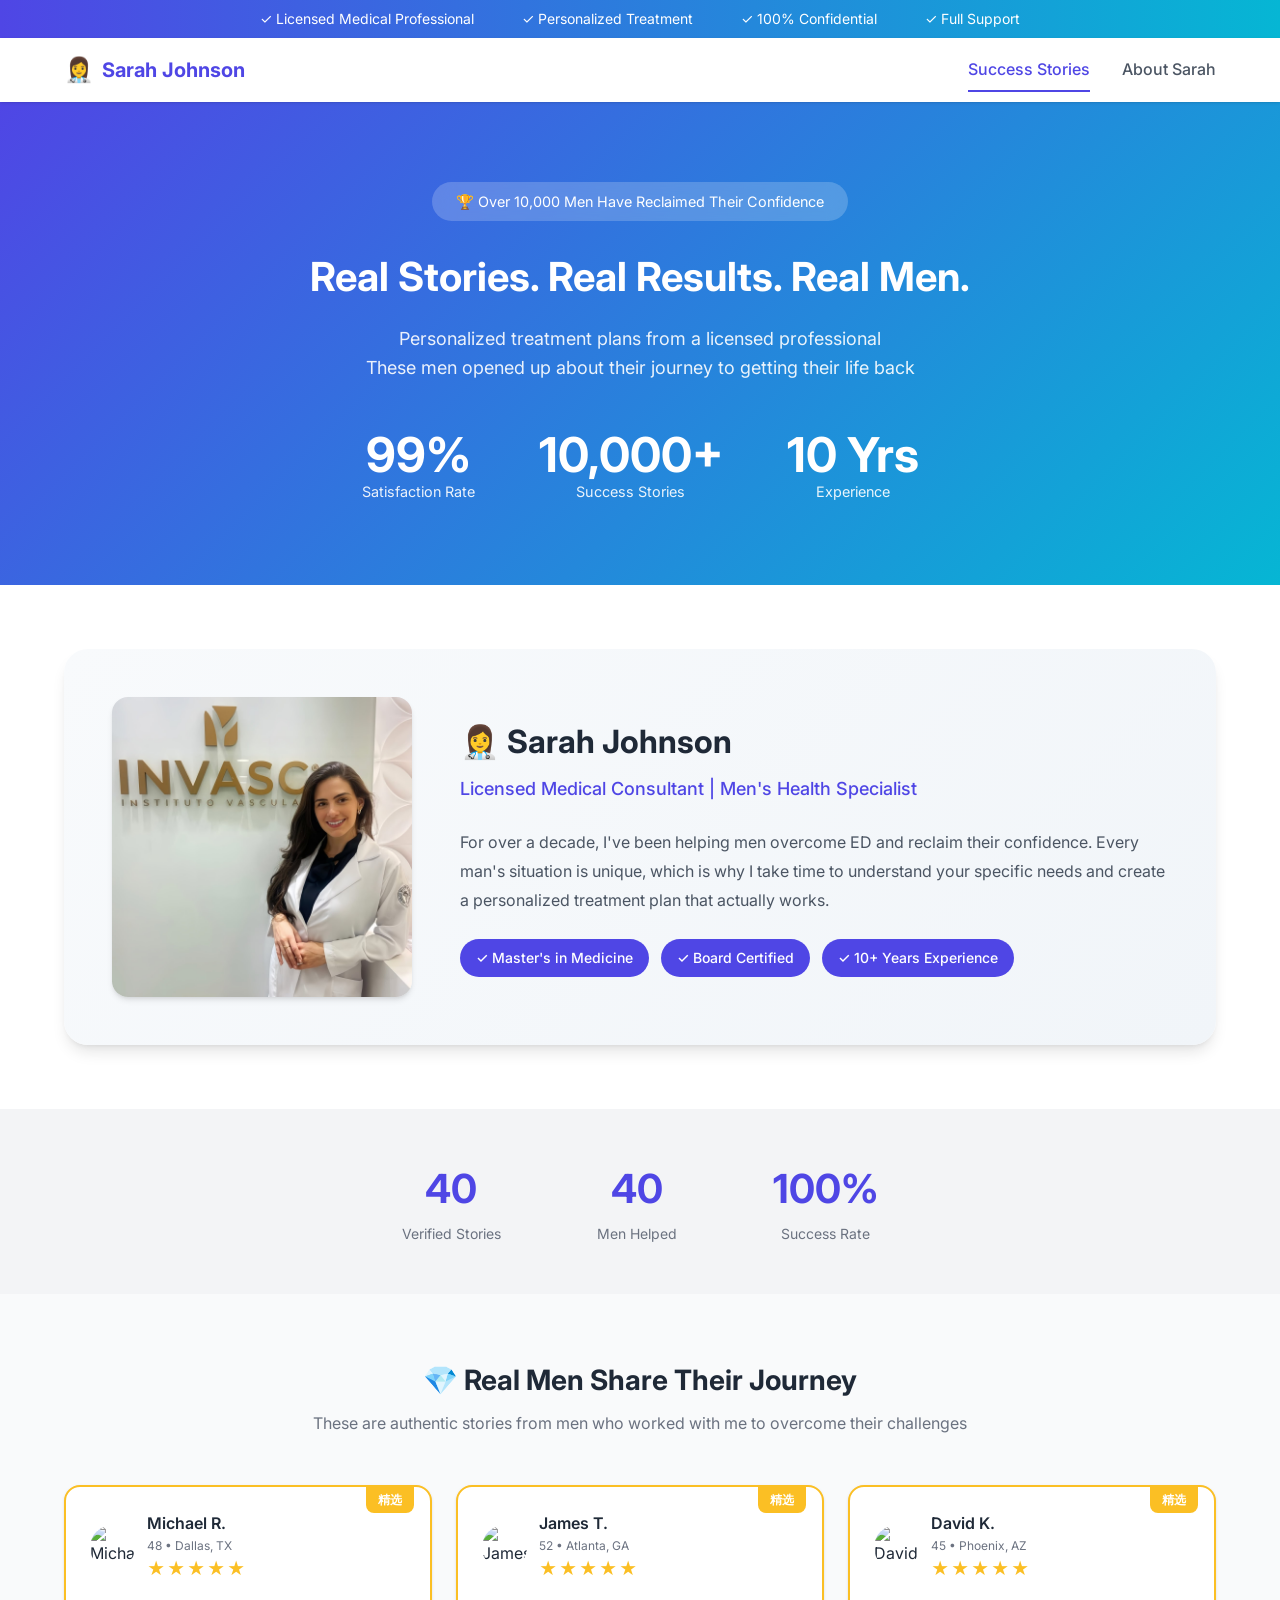
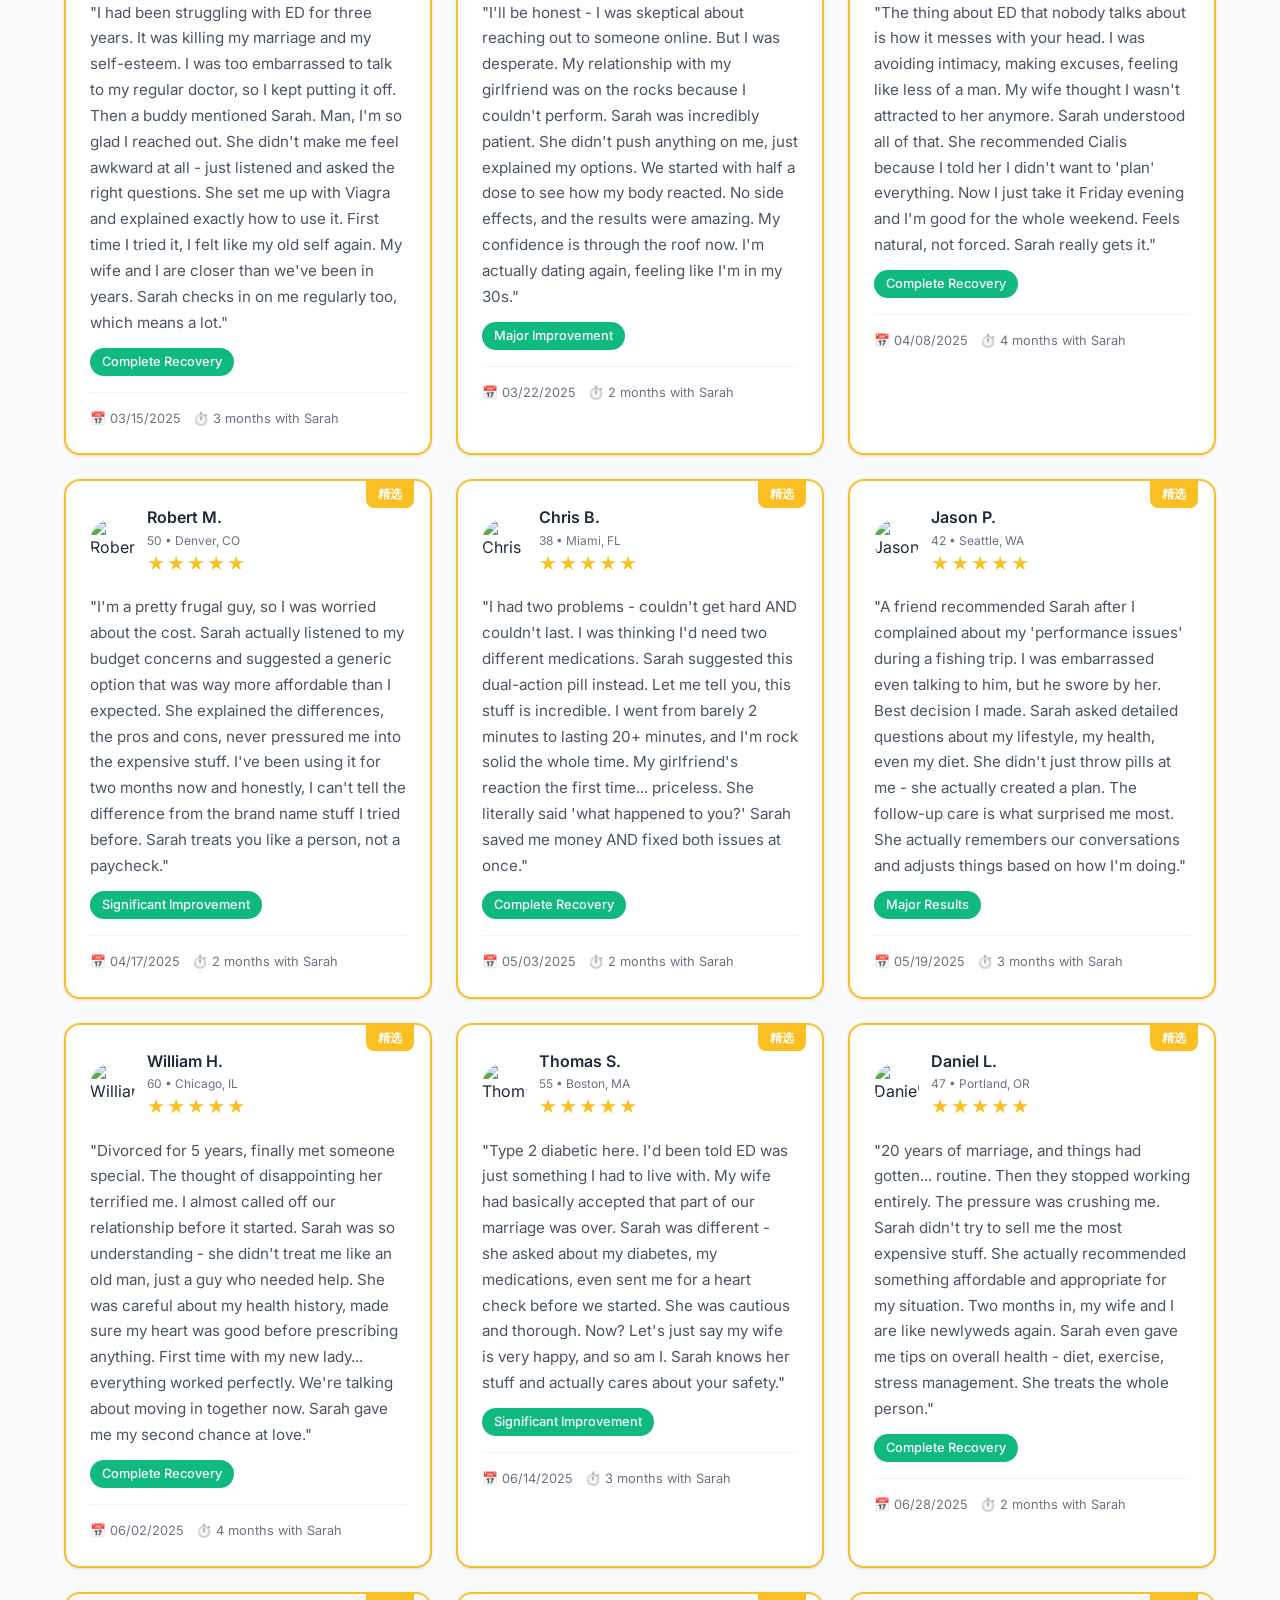
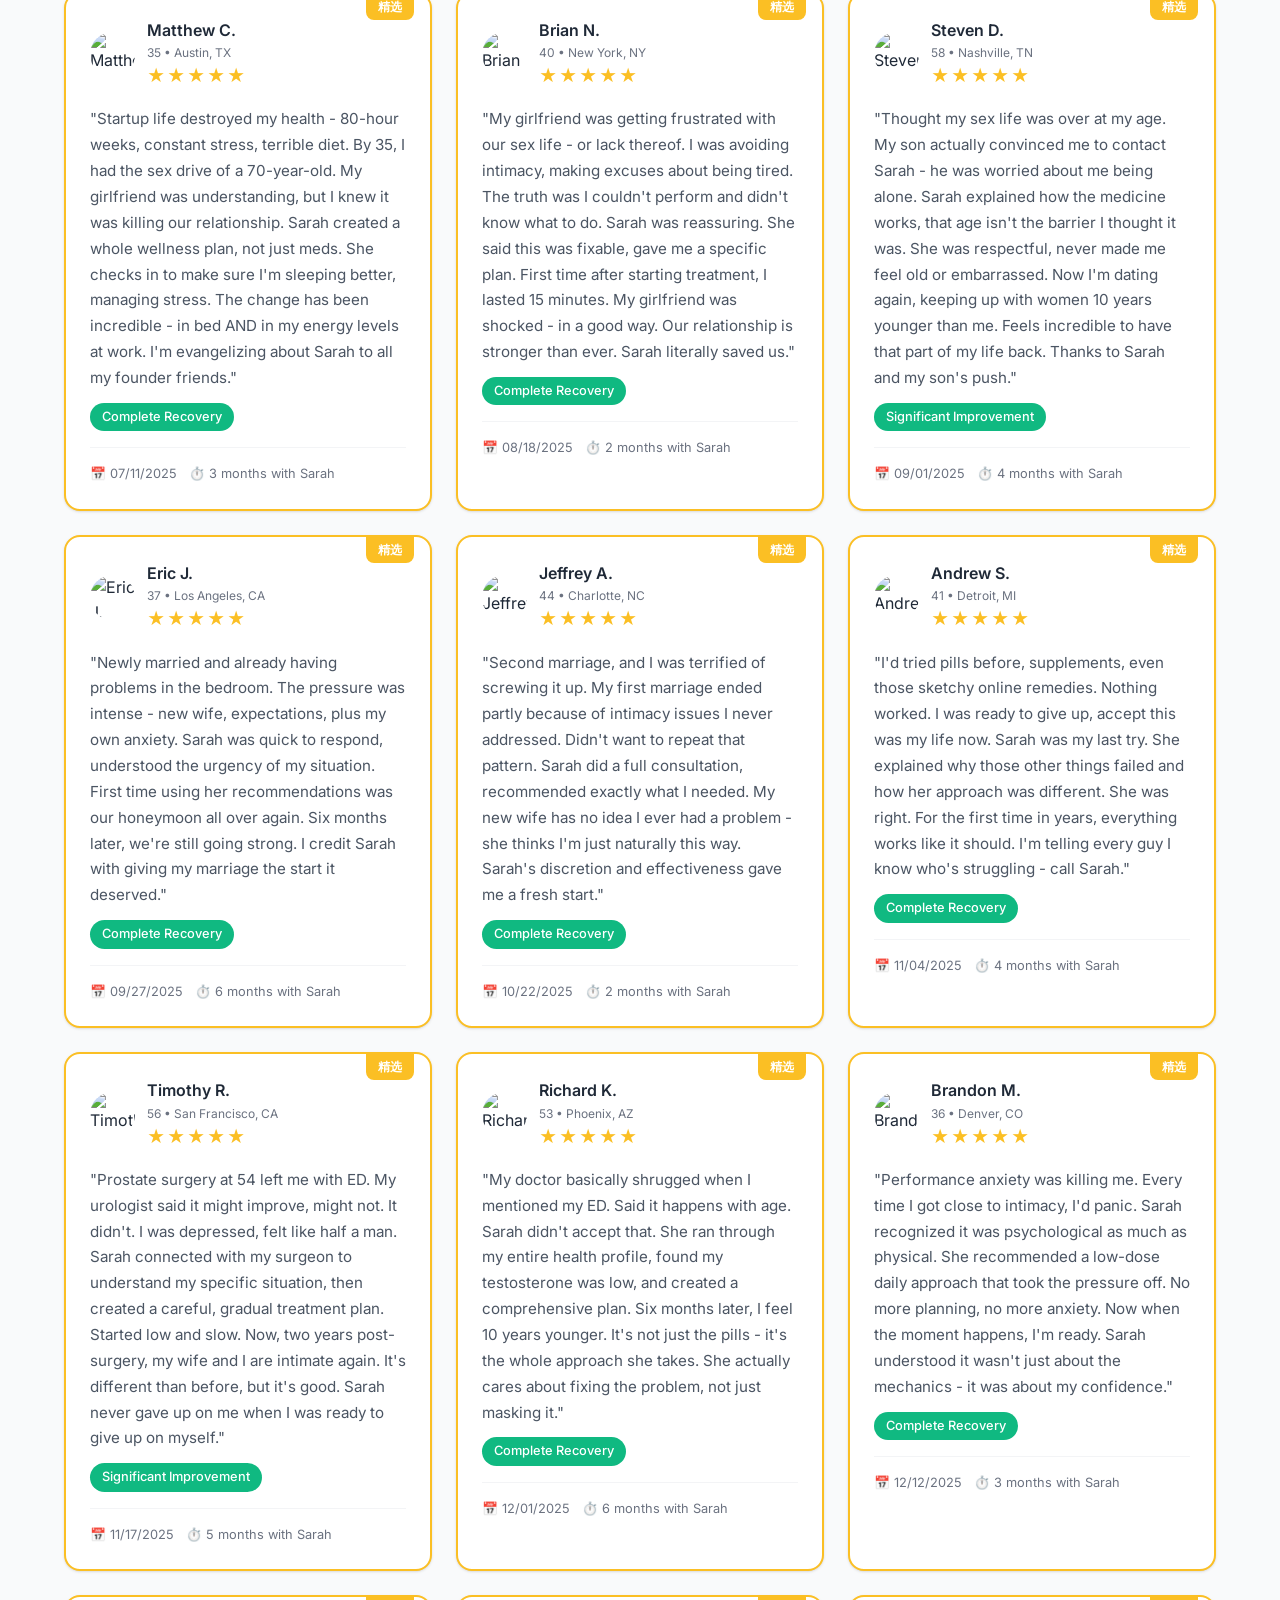
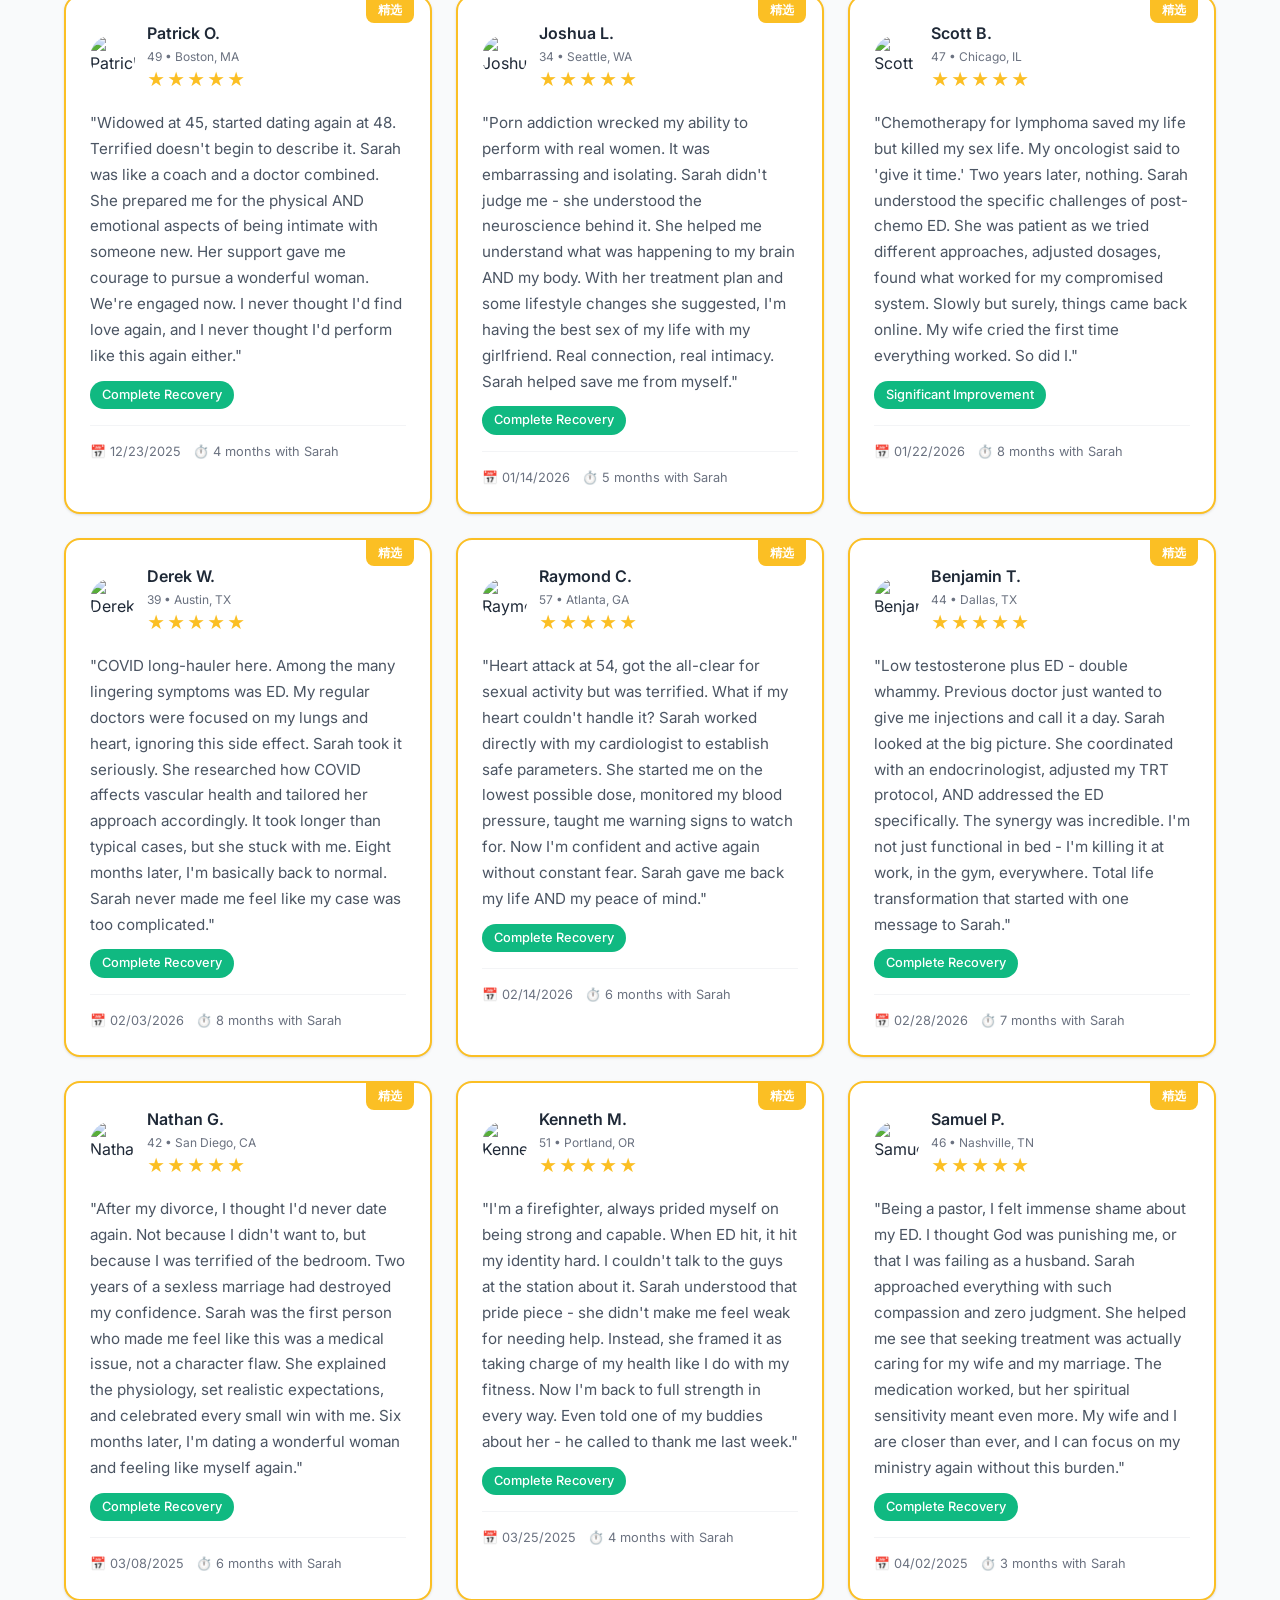
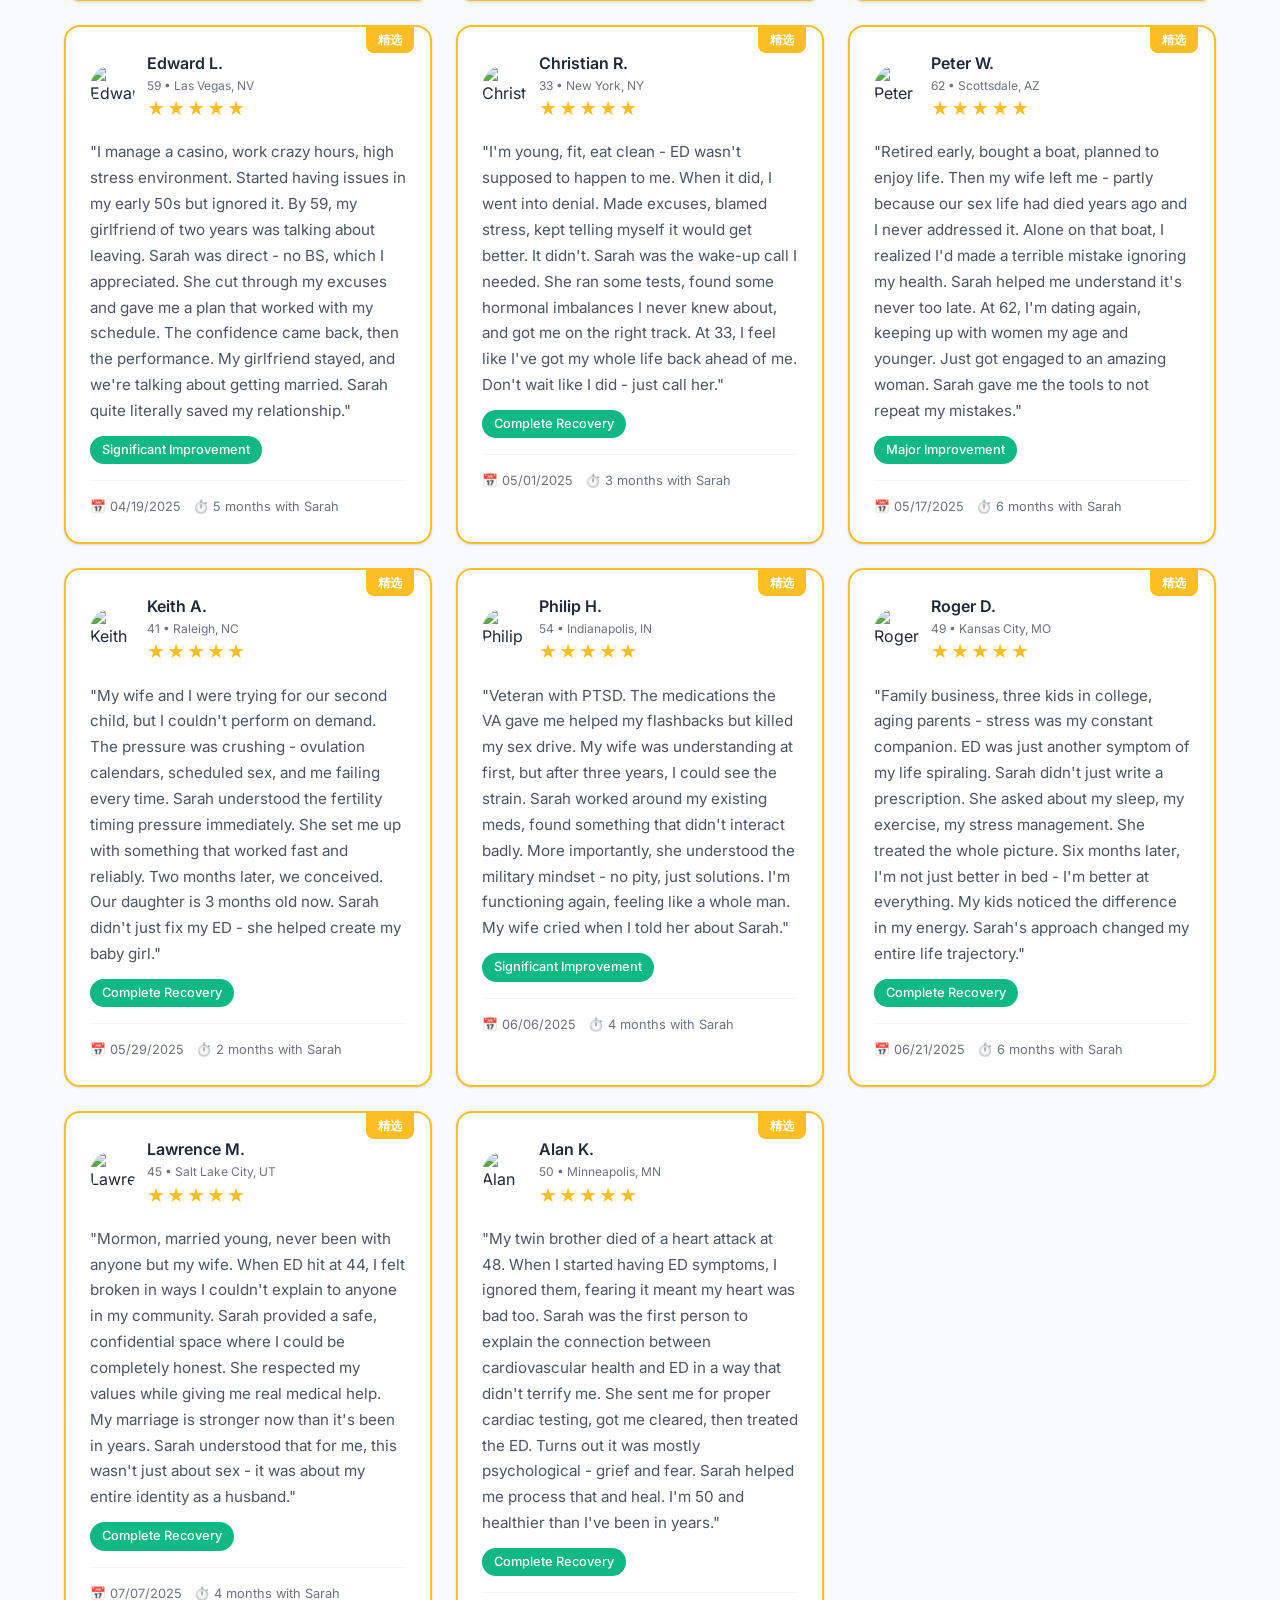
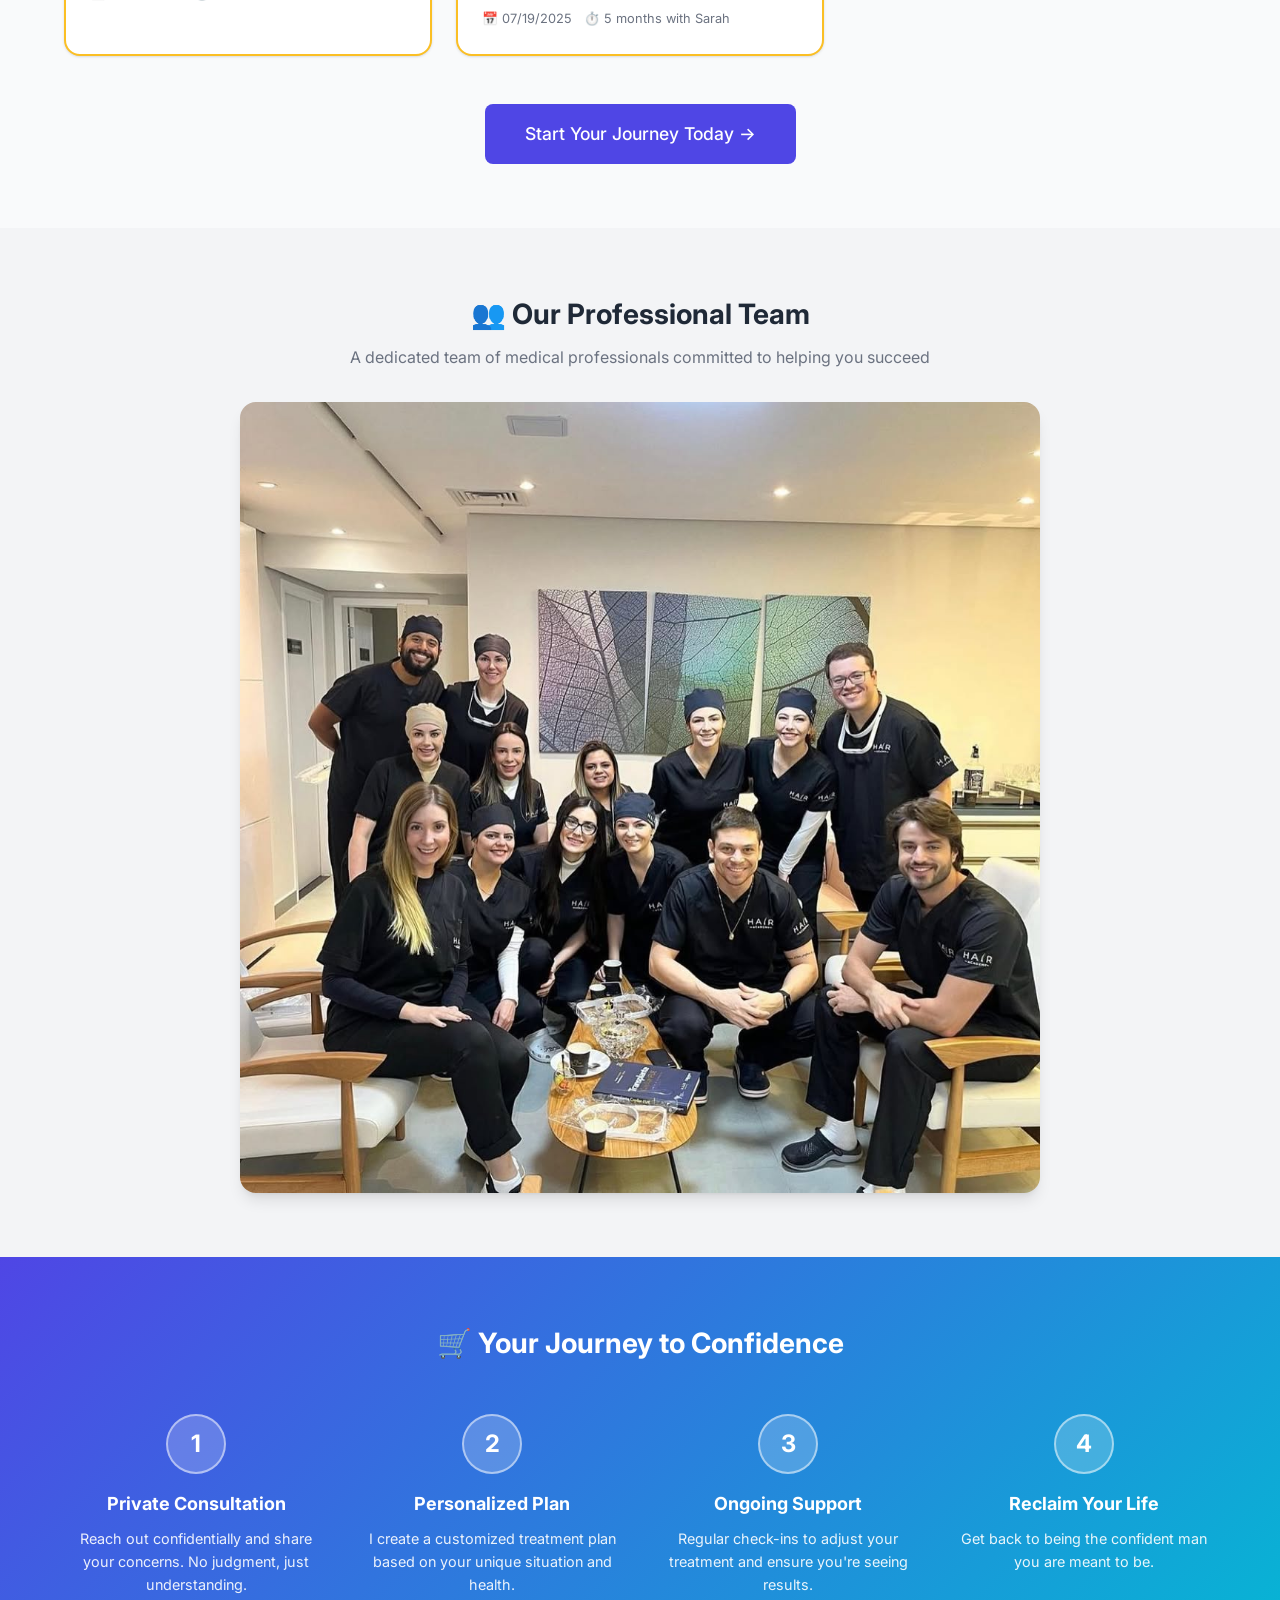
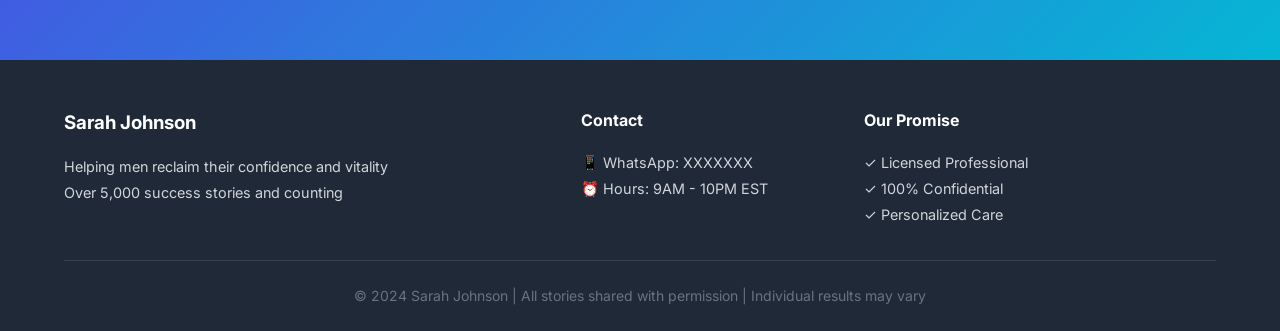
==== index.html @ b062a3de "Add files via upload" ====
<!DOCTYPE html>
<html lang="en">
<head>
    <meta charset="UTF-8">
    <meta name="viewport" content="width=device-width, initial-scale=1.0">
    <title>Sarah Johnson - Real Success Stories</title>
    <link rel="stylesheet" href="styles.css">
    <link href="https://fonts.googleapis.com/css2?family=Inter:wght@400;500;600;700&display=swap" rel="stylesheet">
</head>
<body>
    <!-- Trust Bar -->
    <div class="trust-bar">
        <div class="container">
            <span>✓ Licensed Medical Professional</span>
            <span>✓ Personalized Treatment</span>
            <span>✓ 100% Confidential</span>
            <span>✓ Full Support</span>
        </div>
    </div>

    <!-- Navigation -->
    <nav class="navbar">
        <div class="container">
            <a href="index.html" class="logo">
                <span class="logo-icon">👩‍⚕️</span>
                <span>Sarah Johnson</span>
            </a>
            <div class="nav-links">
                <a href="index.html" class="active">Success Stories</a>
                <a href="about.html">About Sarah</a>
            </div>
            <button class="mobile-menu-btn" onclick="toggleMobileMenu()">☰</button>
        </div>
    </nav>

    <!-- Mobile Menu -->
    <div class="mobile-menu" id="mobileMenu">
        <a href="index.html">Success Stories</a>
        <a href="about.html">About Sarah</a>
    </div>

    <!-- Hero Section -->
    <section class="hero">
        <div class="container">
            <div class="hero-badge">🏆 Over 10,000 Men Have Reclaimed Their Confidence</div>
            <h1>Real Stories. Real Results. Real Men.</h1>
            <p>Personalized treatment plans from a licensed professional<br>These men opened up about their journey to getting their life back</p>
            <div class="hero-stats">
                <div class="hero-stat">
                    <span class="hero-stat-number">99%</span>
                    <span class="hero-stat-label">Satisfaction Rate</span>
                </div>
                <div class="hero-stat">
                    <span class="hero-stat-number">10,000+</span>
                    <span class="hero-stat-label">Success Stories</span>
                </div>
                <div class="hero-stat">
                    <span class="hero-stat-number">10 Yrs</span>
                    <span class="hero-stat-label">Experience</span>
                </div>
            </div>
        </div>
    </section>

    <!-- Sarah Intro -->
    <section class="sarah-intro">
        <div class="container">
            <div class="sarah-card">
                <div class="sarah-image">
                    <img src="sarah.jpg" alt="Sarah Johnson" onerror="this.style.display='none'">
                </div>
                <div class="sarah-info">
                    <h2>👩‍⚕️ Sarah Johnson</h2>
                    <p class="sarah-title">Licensed Medical Consultant | Men's Health Specialist</p>
                    <p class="sarah-desc">For over a decade, I've been helping men overcome ED and reclaim their confidence. Every man's situation is unique, which is why I take time to understand your specific needs and create a personalized treatment plan that actually works.</p>
                    <div class="sarah-certs">
                        <span class="cert-badge">✓ Master's in Medicine</span>
                        <span class="cert-badge">✓ Board Certified</span>
                        <span class="cert-badge">✓ 10+ Years Experience</span>
                    </div>
                </div>
            </div>
        </div>
    </section>

    <!-- Stats -->
    <section class="stats">
        <div class="container">
            <div class="stat-item">
                <span class="stat-number" id="totalReviews">0</span>
                <span class="stat-label">Verified Stories</span>
            </div>
            <div class="stat-item">
                <span class="stat-number" id="verifiedClients">0</span>
                <span class="stat-label">Men Helped</span>
            </div>
            <div class="stat-item">
                <span class="stat-number" id="successRate">0%</span>
                <span class="stat-label">Success Rate</span>
            </div>
        </div>
    </section>

    <!-- Featured Reviews -->
    <section class="featured-reviews">
        <div class="container">
            <div class="section-header">
                <h2>💎 Real Men Share Their Journey</h2>
                <p>These are authentic stories from men who worked with me to overcome their challenges</p>
            </div>
            <div class="reviews-grid" id="featuredReviews">
                <!-- Reviews loaded by JavaScript -->
            </div>
            <div class="text-center" style="margin-top: 3rem;">
                <a href="#" class="btn-primary btn-large" onclick="alert('Contact Sarah at: XXXXXXX'); return false;">Start Your Journey Today →</a>
            </div>
        </div>
    </section>

    <!-- Team Section -->
    <section class="team-section">
        <div class="container">
            <h2>👥 Our Professional Team</h2>
            <p class="section-desc">A dedicated team of medical professionals committed to helping you succeed</p>
            <div class="team-image">
                <img src="team.jpg" alt="Our Medical Team" onerror="this.style.display='none'; this.parentElement.innerHTML='<div style=\'padding: 80px; text-align: center; color: #999;\'>Team Photo</div>';">
            </div>
        </div>
    </section>

    <!-- Process -->
    <section class="process">
        <div class="container">
            <h2>🛒 Your Journey to Confidence</h2>
            <div class="process-steps">
                <div class="process-step">
                    <div class="step-number">1</div>
                    <h3>Private Consultation</h3>
                    <p>Reach out confidentially and share your concerns. No judgment, just understanding.</p>
                </div>
                <div class="process-step">
                    <div class="step-number">2</div>
                    <h3>Personalized Plan</h3>
                    <p>I create a customized treatment plan based on your unique situation and health.</p>
                </div>
                <div class="process-step">
                    <div class="step-number">3</div>
                    <h3>Ongoing Support</h3>
                    <p>Regular check-ins to adjust your treatment and ensure you're seeing results.</p>
                </div>
                <div class="process-step">
                    <div class="step-number">4</div>
                    <h3>Reclaim Your Life</h3>
                    <p>Get back to being the confident man you are meant to be.</p>
                </div>
            </div>
        </div>
    </section>

    <!-- Footer -->
    <footer class="footer">
        <div class="container">
            <div class="footer-content">
                <div class="footer-section">
                    <h3>Sarah Johnson</h3>
                    <p>Helping men reclaim their confidence and vitality<br>Over 5,000 success stories and counting</p>
                </div>
                <div class="footer-section">
                    <h4>Contact</h4>
                    <p>📱 WhatsApp: XXXXXXX</p>
                    <p>⏰ Hours: 9AM - 10PM EST</p>
                </div>
                <div class="footer-section">
                    <h4>Our Promise</h4>
                    <p>✓ Licensed Professional<br>✓ 100% Confidential<br>✓ Personalized Care</p>
                </div>
            </div>
            <div class="footer-bottom">
                <p>© 2024 Sarah Johnson | All stories shared with permission | Individual results may vary</p>
            </div>
        </div>
    </footer>

    <script src="data.js"></script>
    <script src="app.js"></script>
</body>
</html>
---- styles.css ----
/* 基础样式重置 */
* {
    margin: 0;
    padding: 0;
    box-sizing: border-box;
}

:root {
    --primary-color: #4f46e5;
    --primary-hover: #4338ca;
    --secondary-color: #06b6d4;
    --success-color: #10b981;
    --warning-color: #f59e0b;
    --danger-color: #ef4444;
    --gold-color: #fbbf24;
    --gray-50: #f9fafb;
    --gray-100: #f3f4f6;
    --gray-200: #e5e7eb;
    --gray-300: #d1d5db;
    --gray-400: #9ca3af;
    --gray-500: #6b7280;
    --gray-600: #4b5563;
    --gray-700: #374151;
    --gray-800: #1f2937;
    --gray-900: #111827;
    --shadow-sm: 0 1px 2px 0 rgba(0, 0, 0, 0.05);
    --shadow: 0 1px 3px 0 rgba(0, 0, 0, 0.1), 0 1px 2px -1px rgba(0, 0, 0, 0.1);
    --shadow-md: 0 4px 6px -1px rgba(0, 0, 0, 0.1), 0 2px 4px -2px rgba(0, 0, 0, 0.1);
    --shadow-lg: 0 10px 15px -3px rgba(0, 0, 0, 0.1), 0 4px 6px -4px rgba(0, 0, 0, 0.1);
    --shadow-xl: 0 20px 25px -5px rgba(0, 0, 0, 0.1), 0 8px 10px -6px rgba(0, 0, 0, 0.1);
    --radius-sm: 0.25rem;
    --radius: 0.5rem;
    --radius-md: 0.75rem;
    --radius-lg: 1rem;
    --radius-xl: 1.5rem;
}

body {
    font-family: 'Inter', -apple-system, BlinkMacSystemFont, 'Segoe UI', Roboto, 'Helvetica Neue', Arial, sans-serif;
    line-height: 1.6;
    color: var(--gray-800);
    background-color: var(--gray-50);
}

.container {
    max-width: 1200px;
    margin: 0 auto;
    padding: 0 1.5rem;
}

/* 顶部信任栏 */
.trust-bar {
    background: linear-gradient(90deg, var(--primary-color), var(--secondary-color));
    color: white;
    padding: 0.5rem 0;
}

.trust-bar .container {
    display: flex;
    justify-content: center;
    gap: 3rem;
    font-size: 0.875rem;
}

.trust-bar span {
    display: flex;
    align-items: center;
    gap: 0.25rem;
}

/* 导航栏 */
.navbar {
    background: white;
    box-shadow: var(--shadow);
    position: sticky;
    top: 0;
    z-index: 100;
}

.navbar .container {
    display: flex;
    align-items: center;
    justify-content: space-between;
    height: 4rem;
}

.logo {
    display: flex;
    align-items: center;
    gap: 0.5rem;
    font-size: 1.25rem;
    font-weight: 700;
    color: var(--primary-color);
    text-decoration: none;
}

.logo-icon {
    font-size: 1.5rem;
}

.nav-links {
    display: flex;
    gap: 2rem;
}

.nav-links a {
    color: var(--gray-600);
    text-decoration: none;
    font-weight: 500;
    padding: 0.5rem 0;
    border-bottom: 2px solid transparent;
    transition: all 0.2s;
}

.nav-links a:hover,
.nav-links a.active {
    color: var(--primary-color);
    border-bottom-color: var(--primary-color);
}

.mobile-menu-btn {
    display: none;
    background: none;
    border: none;
    font-size: 1.5rem;
    cursor: pointer;
    color: var(--gray-600);
}

.mobile-menu {
    display: none;
    position: absolute;
    top: 4rem;
    left: 0;
    right: 0;
    background: white;
    box-shadow: var(--shadow-lg);
    padding: 1rem;
    z-index: 99;
}

.mobile-menu a {
    display: block;
    padding: 0.75rem 1rem;
    color: var(--gray-700);
    text-decoration: none;
    border-radius: var(--radius);
    transition: background 0.2s;
}

.mobile-menu a:hover {
    background: var(--gray-100);
}

.mobile-menu.show {
    display: block;
}

/* 英雄区域 */
.hero {
    background: linear-gradient(135deg, var(--primary-color) 0%, var(--secondary-color) 100%);
    color: white;
    padding: 5rem 0;
    text-align: center;
}

.hero-badge {
    display: inline-block;
    background: rgba(255,255,255,0.2);
    padding: 0.5rem 1.5rem;
    border-radius: 2rem;
    font-size: 0.9rem;
    margin-bottom: 1.5rem;
    backdrop-filter: blur(10px);
}

.hero h1 {
    font-size: 2.5rem;
    font-weight: 700;
    margin-bottom: 1rem;
}

.hero p {
    font-size: 1.125rem;
    opacity: 0.9;
    margin-bottom: 2rem;
}

.hero-stats {
    display: flex;
    justify-content: center;
    gap: 4rem;
    margin-top: 3rem;
}

.hero-stat {
    text-align: center;
}

.hero-stat-number {
    display: block;
    font-size: 3rem;
    font-weight: 700;
    line-height: 1;
}

.hero-stat-label {
    font-size: 0.9rem;
    opacity: 0.9;
    margin-top: 0.5rem;
}

/* Sarah简介卡片 */
.sarah-intro {
    padding: 4rem 0;
    background: white;
}

.sarah-card {
    display: grid;
    grid-template-columns: 300px 1fr;
    gap: 3rem;
    background: linear-gradient(135deg, #f8fafc 0%, #f1f5f9 100%);
    border-radius: var(--radius-xl);
    padding: 3rem;
    box-shadow: var(--shadow-lg);
    align-items: center;
}

.sarah-image {
    width: 100%;
    aspect-ratio: 1;
    border-radius: var(--radius-lg);
    overflow: hidden;
    box-shadow: var(--shadow-md);
}

.sarah-image img {
    width: 100%;
    height: 100%;
    object-fit: cover;
}

.sarah-info h2 {
    font-size: 2rem;
    color: var(--gray-800);
    margin-bottom: 0.5rem;
}

.sarah-title {
    font-size: 1.125rem;
    color: var(--primary-color);
    font-weight: 500;
    margin-bottom: 1.5rem;
}

.sarah-desc {
    color: var(--gray-600);
    line-height: 1.8;
    margin-bottom: 1.5rem;
    font-size: 1rem;
}

.sarah-certs {
    display: flex;
    gap: 0.75rem;
    flex-wrap: wrap;
}

.cert-badge {
    background: var(--primary-color);
    color: white;
    padding: 0.5rem 1rem;
    border-radius: 2rem;
    font-size: 0.875rem;
    font-weight: 500;
}

/* 统计数据 */
.stats {
    background: var(--gray-100);
    padding: 3rem 0;
}

.stats .container {
    display: flex;
    justify-content: center;
    gap: 6rem;
}

.stat-item {
    text-align: center;
}

.stat-number {
    display: block;
    font-size: 2.5rem;
    font-weight: 700;
    color: var(--primary-color);
}

.stat-label {
    color: var(--gray-500);
    font-size: 0.875rem;
}

/* 精选好评 */
.featured-reviews {
    padding: 4rem 0;
}

.section-header {
    text-align: center;
    margin-bottom: 3rem;
}

.section-header h2 {
    font-size: 1.75rem;
    color: var(--gray-800);
    margin-bottom: 0.5rem;
}

.section-header p {
    color: var(--gray-500);
}

.reviews-grid {
    display: grid;
    grid-template-columns: repeat(3, 1fr);
    gap: 1.5rem;
}

.review-card {
    background: white;
    border-radius: var(--radius-lg);
    padding: 1.5rem;
    box-shadow: var(--shadow);
    border: 1px solid var(--gray-200);
    transition: all 0.3s;
}

.review-card:hover {
    box-shadow: var(--shadow-lg);
    transform: translateY(-3px);
}

.review-card.featured {
    border: 2px solid var(--gold-color);
    position: relative;
}

.review-card.featured::before {
    content: '精选';
    position: absolute;
    top: -1px;
    right: 1rem;
    background: var(--gold-color);
    color: white;
    font-size: 0.75rem;
    font-weight: 600;
    padding: 0.25rem 0.75rem;
    border-radius: 0 0 var(--radius) var(--radius);
}

.review-header {
    display: flex;
    align-items: center;
    justify-content: space-between;
    margin-bottom: 1rem;
}

.reviewer-info {
    display: flex;
    align-items: center;
    gap: 0.75rem;
}

.reviewer-avatar {
    width: 45px;
    height: 45px;
    border-radius: 50%;
    background: linear-gradient(135deg, var(--primary-color), var(--secondary-color));
    color: white;
    display: flex;
    align-items: center;
    justify-content: center;
    font-weight: 600;
    font-size: 1rem;
    flex-shrink: 0;
}

.reviewer-avatar-img {
    width: 45px;
    height: 45px;
    border-radius: 50%;
    object-fit: cover;
    flex-shrink: 0;
}

.reviewer-name {
    font-weight: 600;
    color: var(--gray-800);
}

.reviewer-name span {
    display: block;
    font-size: 0.75rem;
    color: var(--gray-500);
    font-weight: 400;
}

.review-rating {
    display: flex;
    gap: 0.125rem;
}

.star {
    color: var(--gold-color);
    font-size: 1.1rem;
}

.star.empty {
    color: var(--gray-300);
}

.review-product {
    font-size: 0.875rem;
    color: var(--primary-color);
    font-weight: 500;
    margin-bottom: 0.75rem;
    padding: 0.375rem 0.75rem;
    background: rgba(79, 70, 229, 0.1);
    border-radius: var(--radius);
    display: inline-block;
}

.review-content {
    color: var(--gray-600);
    line-height: 1.7;
    font-size: 0.95rem;
}

.review-meta {
    display: flex;
    flex-wrap: wrap;
    gap: 0.75rem;
    margin-top: 1rem;
    padding-top: 1rem;
    border-top: 1px solid var(--gray-100);
    font-size: 0.8rem;
    color: var(--gray-500);
}

.effect-tag {
    display: inline-block;
    padding: 0.25rem 0.75rem;
    background: var(--success-color);
    color: white;
    font-size: 0.8rem;
    border-radius: 2rem;
    margin-top: 0.75rem;
    font-weight: 500;
}

/* 团队展示 */
.team-section {
    background: var(--gray-100);
    padding: 4rem 0;
}

.team-section h2 {
    text-align: center;
    font-size: 1.75rem;
    margin-bottom: 0.5rem;
}

.team-section .section-desc {
    text-align: center;
    color: var(--gray-500);
    margin-bottom: 2rem;
}

.team-image {
    max-width: 800px;
    margin: 0 auto;
    border-radius: var(--radius-lg);
    overflow: hidden;
    box-shadow: var(--shadow-lg);
}

.team-image img {
    width: 100%;
    height: auto;
    display: block;
}

/* 服务流程 */
.process {
    background: linear-gradient(135deg, var(--primary-color) 0%, var(--secondary-color) 100%);
    color: white;
    padding: 4rem 0;
}

.process h2 {
    text-align: center;
    font-size: 1.75rem;
    margin-bottom: 3rem;
}

.process-steps {
    display: grid;
    grid-template-columns: repeat(4, 1fr);
    gap: 2rem;
}

.process-step {
    text-align: center;
}

.step-number {
    width: 60px;
    height: 60px;
    background: rgba(255,255,255,0.2);
    border-radius: 50%;
    display: flex;
    align-items: center;
    justify-content: center;
    font-size: 1.5rem;
    font-weight: 700;
    margin: 0 auto 1rem;
    border: 2px solid rgba(255,255,255,0.5);
}

.process-step h3 {
    font-size: 1.125rem;
    margin-bottom: 0.5rem;
}

.process-step p {
    opacity: 0.9;
    font-size: 0.9rem;
}

/* 按钮 */
.btn-primary {
    display: inline-block;
    padding: 0.75rem 1.5rem;
    background: var(--primary-color);
    color: white;
    border: none;
    border-radius: var(--radius);
    font-size: 1rem;
    font-weight: 500;
    cursor: pointer;
    transition: all 0.2s;
    text-decoration: none;
}

.btn-primary:hover {
    background: var(--primary-hover);
    transform: translateY(-2px);
    box-shadow: var(--shadow-md);
}

.btn-large {
    padding: 1rem 2.5rem;
    font-size: 1.1rem;
}

.text-center {
    text-align: center;
}

/* 页脚 */
.footer {
    background: var(--gray-800);
    color: var(--gray-300);
    padding: 3rem 0 1.5rem;
}

.footer-content {
    display: grid;
    grid-template-columns: 2fr 1fr 1.5fr;
    gap: 3rem;
    margin-bottom: 2rem;
}

.footer-section h3,
.footer-section h4 {
    color: white;
    margin-bottom: 1rem;
}

.footer-section p {
    font-size: 0.9rem;
    line-height: 1.8;
}

.footer-bottom {
    border-top: 1px solid var(--gray-700);
    padding-top: 1.5rem;
    text-align: center;
    font-size: 0.875rem;
    color: var(--gray-500);
}

/* 页面头部 */
.page-header {
    background: linear-gradient(135deg, var(--primary-color) 0%, var(--secondary-color) 100%);
    color: white;
    padding: 3rem 0;
    text-align: center;
}

.page-header h1 {
    font-size: 2rem;
    font-weight: 700;
    margin-bottom: 0.5rem;
}

.page-header p {
    opacity: 0.9;
}

/* 关于页面样式 */
.about-section {
    padding: 3rem 0;
}

.about-content {
    max-width: 900px;
    margin: 0 auto;
}

.about-card {
    background: white;
    border-radius: var(--radius-lg);
    padding: 2rem;
    margin-bottom: 1.5rem;
    box-shadow: var(--shadow);
}

.about-card h2 {
    font-size: 1.5rem;
    margin-bottom: 1.5rem;
    color: var(--gray-800);
}

/* Sarah个人资料 */
.sarah-profile {
    display: grid;
    grid-template-columns: 280px 1fr;
    gap: 2.5rem;
    align-items: start;
}

.profile-image {
    border-radius: var(--radius-lg);
    overflow: hidden;
    box-shadow: var(--shadow-md);
}

.profile-image img {
    width: 100%;
    height: auto;
    display: block;
}

.profile-info h2 {
    font-size: 2rem;
    margin-bottom: 0.5rem;
}

.profile-title {
    color: var(--primary-color);
    font-weight: 500;
    font-size: 1.125rem;
    margin-bottom: 1rem;
}

.profile-divider {
    width: 60px;
    height: 3px;
    background: var(--primary-color);
    margin: 1rem 0;
}

.profile-info p {
    color: var(--gray-600);
    line-height: 1.8;
    margin-bottom: 1rem;
}

/* 资质列表 */
.qualification-list {
    display: grid;
    gap: 1.25rem;
}

.qual-item {
    display: flex;
    gap: 1rem;
    align-items: flex-start;
}

.qual-icon {
    font-size: 1.5rem;
}

.qual-item h4 {
    font-size: 1rem;
    color: var(--gray-800);
    margin-bottom: 0.25rem;
}

.qual-item p {
    color: var(--gray-500);
    font-size: 0.9rem;
}

/* 服务特色 */
.features-grid {
    display: grid;
    grid-template-columns: repeat(2, 1fr);
    gap: 1.5rem;
}

.feature-item {
    display: flex;
    flex-direction: column;
    gap: 0.5rem;
}

.feature-icon {
    width: 40px;
    height: 40px;
    background: var(--primary-color);
    color: white;
    border-radius: 50%;
    display: flex;
    align-items: center;
    justify-content: center;
    font-weight: 600;
    font-size: 1.1rem;
}

.feature-item h3 {
    font-size: 1.1rem;
    color: var(--gray-800);
}

.feature-item p {
    font-size: 0.9rem;
    color: var(--gray-500);
}

/* 工作场景图片 */
.work-image, .team-photo {
    border-radius: var(--radius-lg);
    overflow: hidden;
    box-shadow: var(--shadow-md);
}

.work-image img, .team-photo img {
    width: 100%;
    height: auto;
    display: block;
}

.team-photo {
    max-width: 700px;
    margin: 0 auto;
}

/* 联系方式 */
.contact-card {
    background: linear-gradient(135deg, var(--primary-color), var(--secondary-color));
    color: white;
}

.contact-card h2 {
    color: white;
}

.contact-card > p {
    color: rgba(255,255,255,0.9);
    margin-bottom: 1.5rem;
}

.contact-info-large {
    display: grid;
    grid-template-columns: repeat(3, 1fr);
    gap: 1.5rem;
}

.contact-item {
    display: flex;
    align-items: center;
    gap: 1rem;
    background: rgba(255,255,255,0.15);
    padding: 1.25rem;
    border-radius: var(--radius);
}

.contact-icon {
    font-size: 1.5rem;
}

.contact-label {
    display: block;
    font-size: 0.8rem;
    opacity: 0.8;
    margin-bottom: 0.25rem;
}

.contact-value {
    display: block;
    font-size: 1.1rem;
    font-weight: 600;
}

/* 响应式设计 */
@media (max-width: 1024px) {
    .reviews-grid {
        grid-template-columns: repeat(2, 1fr);
    }

    .sarah-card {
        grid-template-columns: 1fr;
    }

    .sarah-image {
        max-width: 300px;
        margin: 0 auto;
    }

    .sarah-profile {
        grid-template-columns: 1fr;
    }

    .profile-image {
        max-width: 300px;
        margin: 0 auto;
    }
}

@media (max-width: 768px) {
    .trust-bar .container {
        gap: 0.75rem;
        font-size: 0.75rem;
        flex-wrap: wrap;
    }

    .nav-links {
        display: none;
    }

    .mobile-menu-btn {
        display: block;
    }

    .hero h1 {
        font-size: 1.75rem;
    }

    .hero-stats {
        gap: 2rem;
    }

    .hero-stat-number {
        font-size: 2rem;
    }

    .stats .container {
        gap: 2rem;
    }

    .reviews-grid,
    .features-grid {
        grid-template-columns: 1fr;
    }

    .process-steps {
        grid-template-columns: 1fr;
    }

    .footer-content {
        grid-template-columns: 1fr;
        gap: 2rem;
    }

    .contact-info-large {
        grid-template-columns: 1fr;
    }

    .sarah-card {
        padding: 2rem 1.5rem;
    }
}

/* 空状态 */
.empty-state {
    text-align: center;
    padding: 4rem 2rem;
    color: var(--gray-500);
}

.empty-state-icon {
    font-size: 4rem;
    margin-bottom: 1rem;
}

.empty-state h3 {
    font-size: 1.25rem;
    color: var(--gray-700);
    margin-bottom: 0.5rem;
}
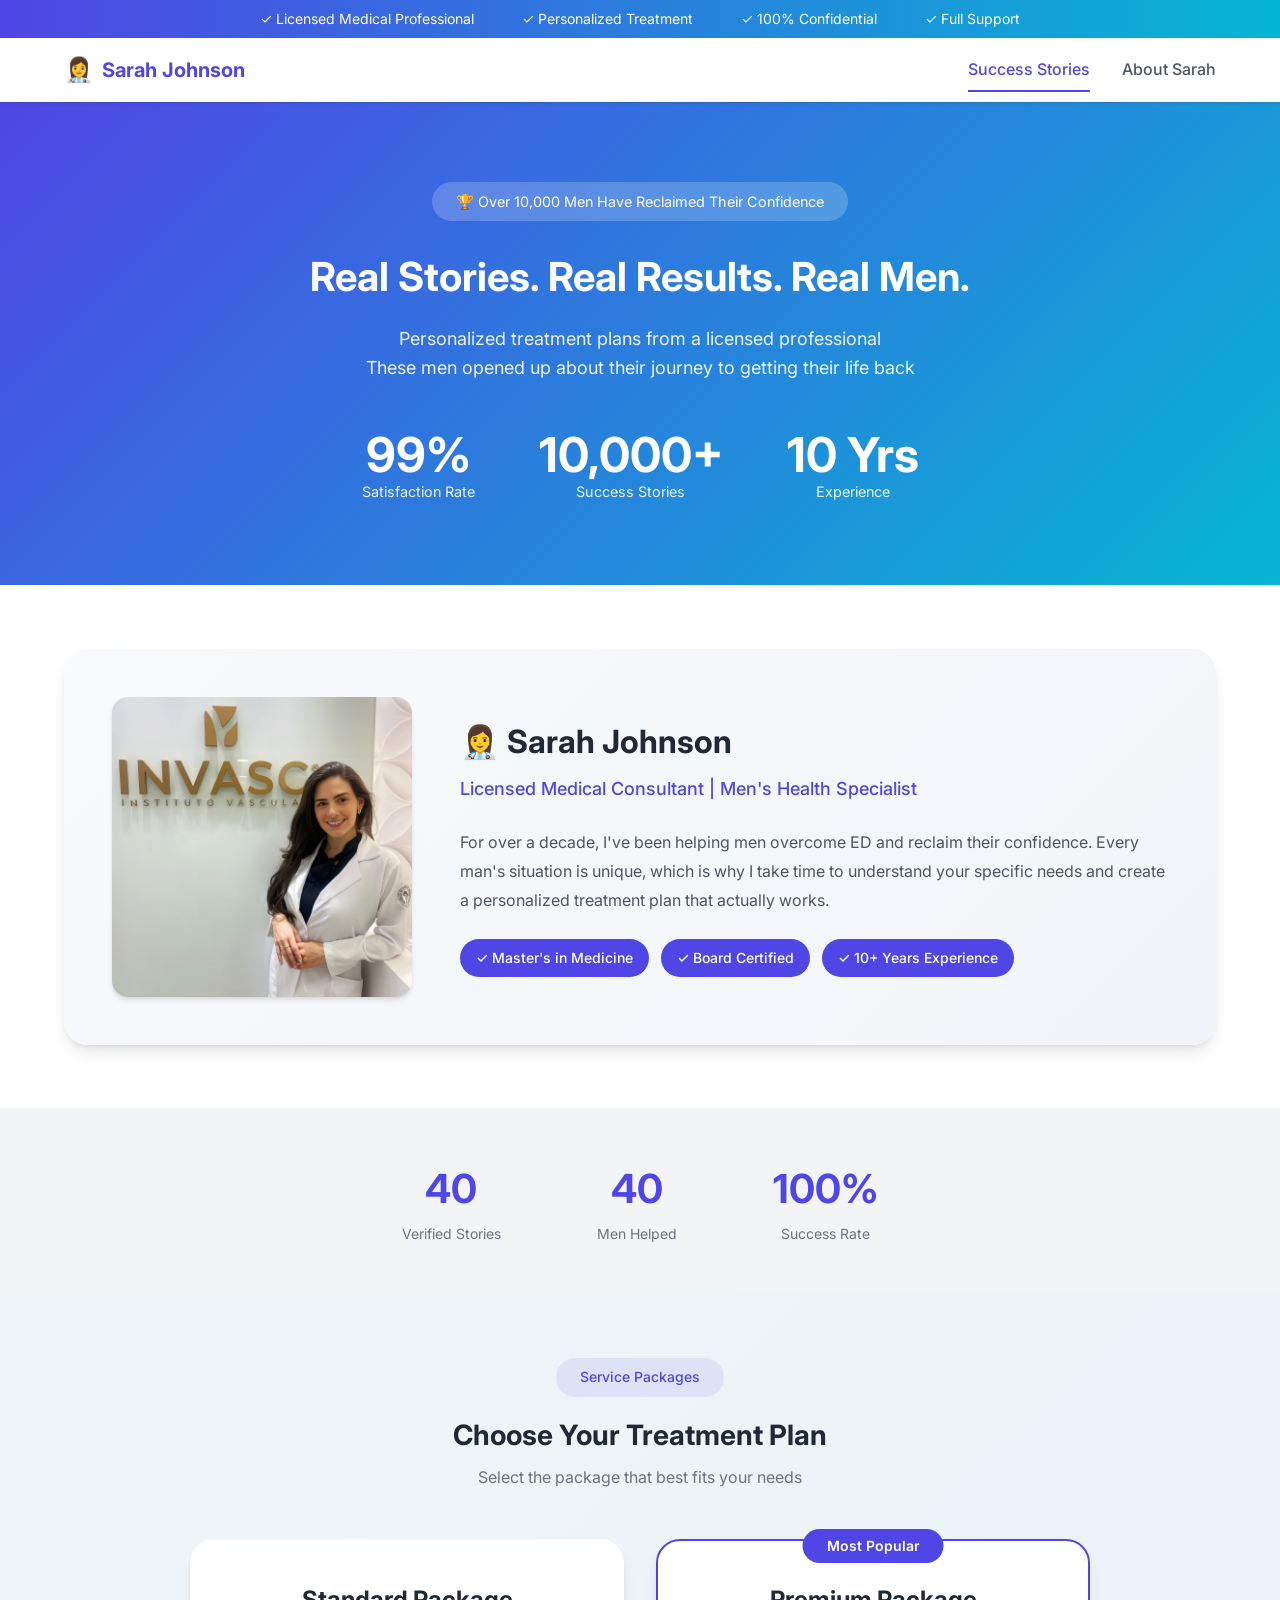
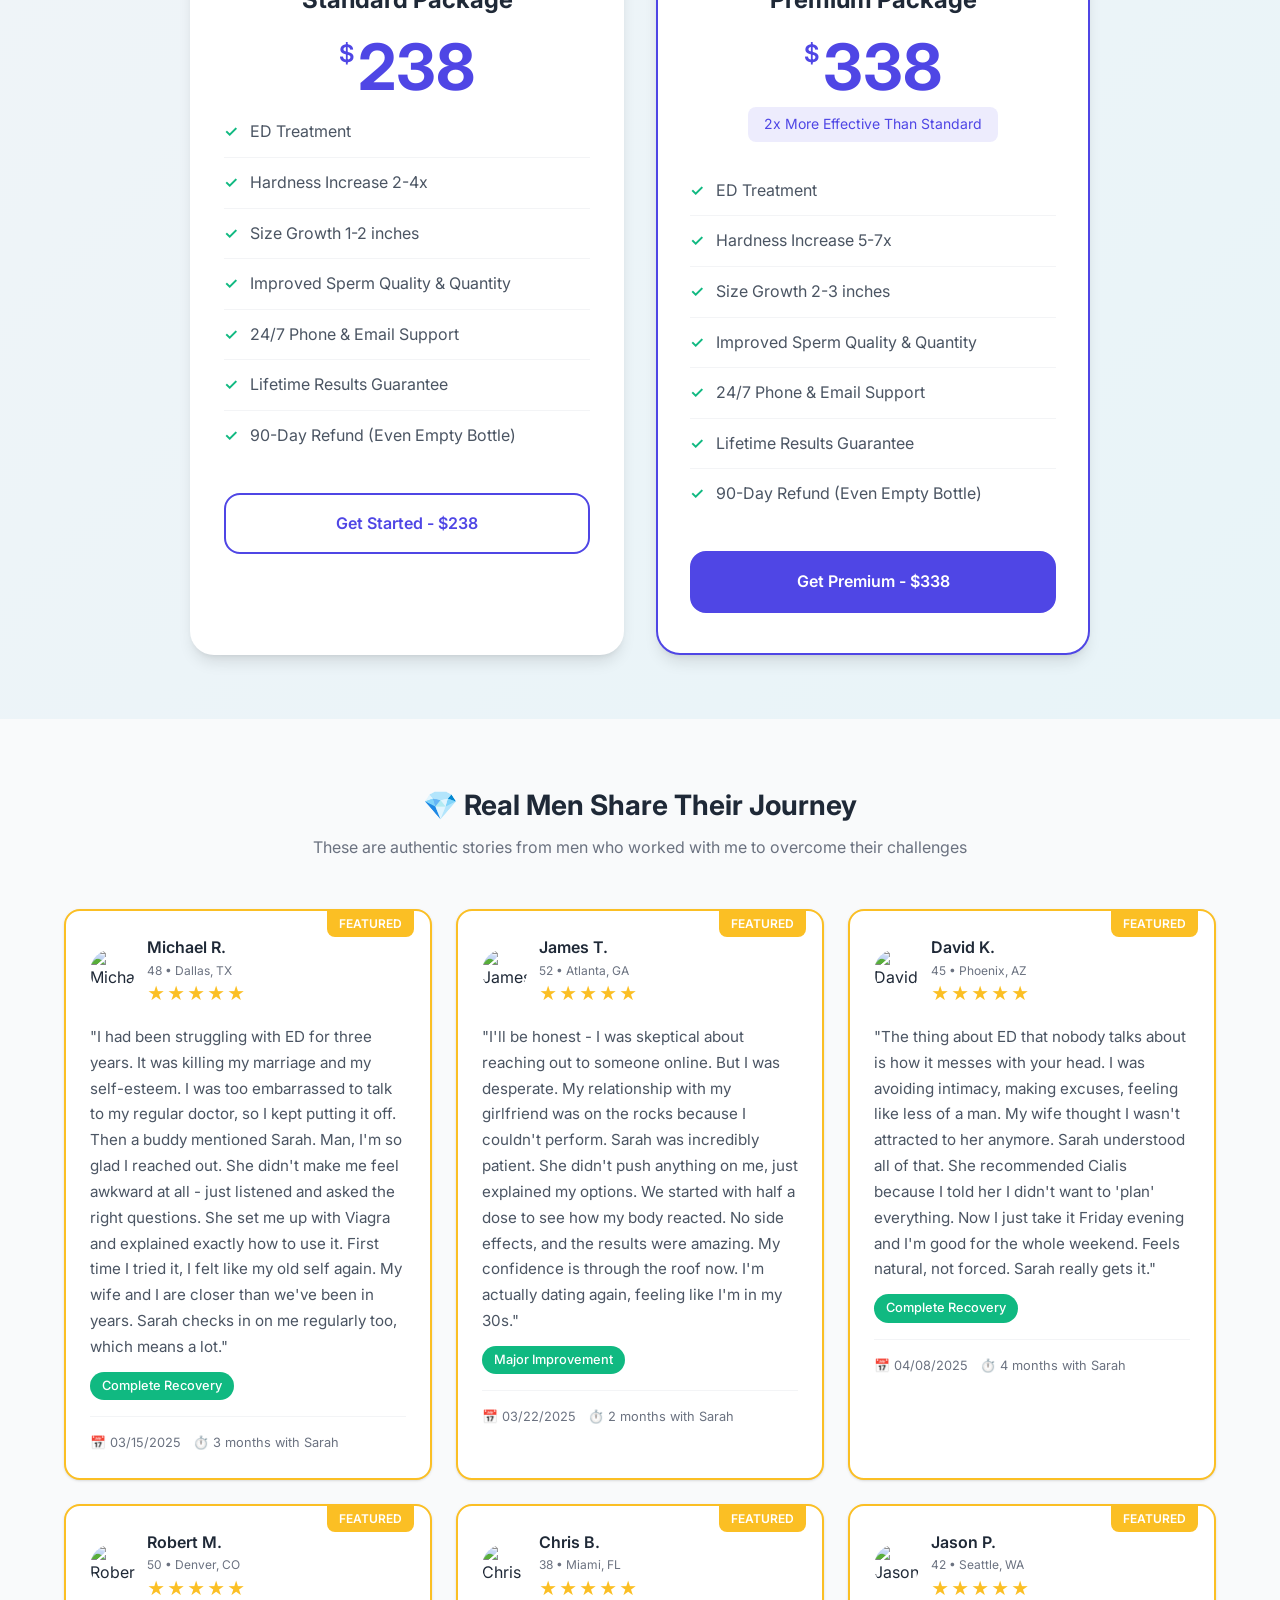
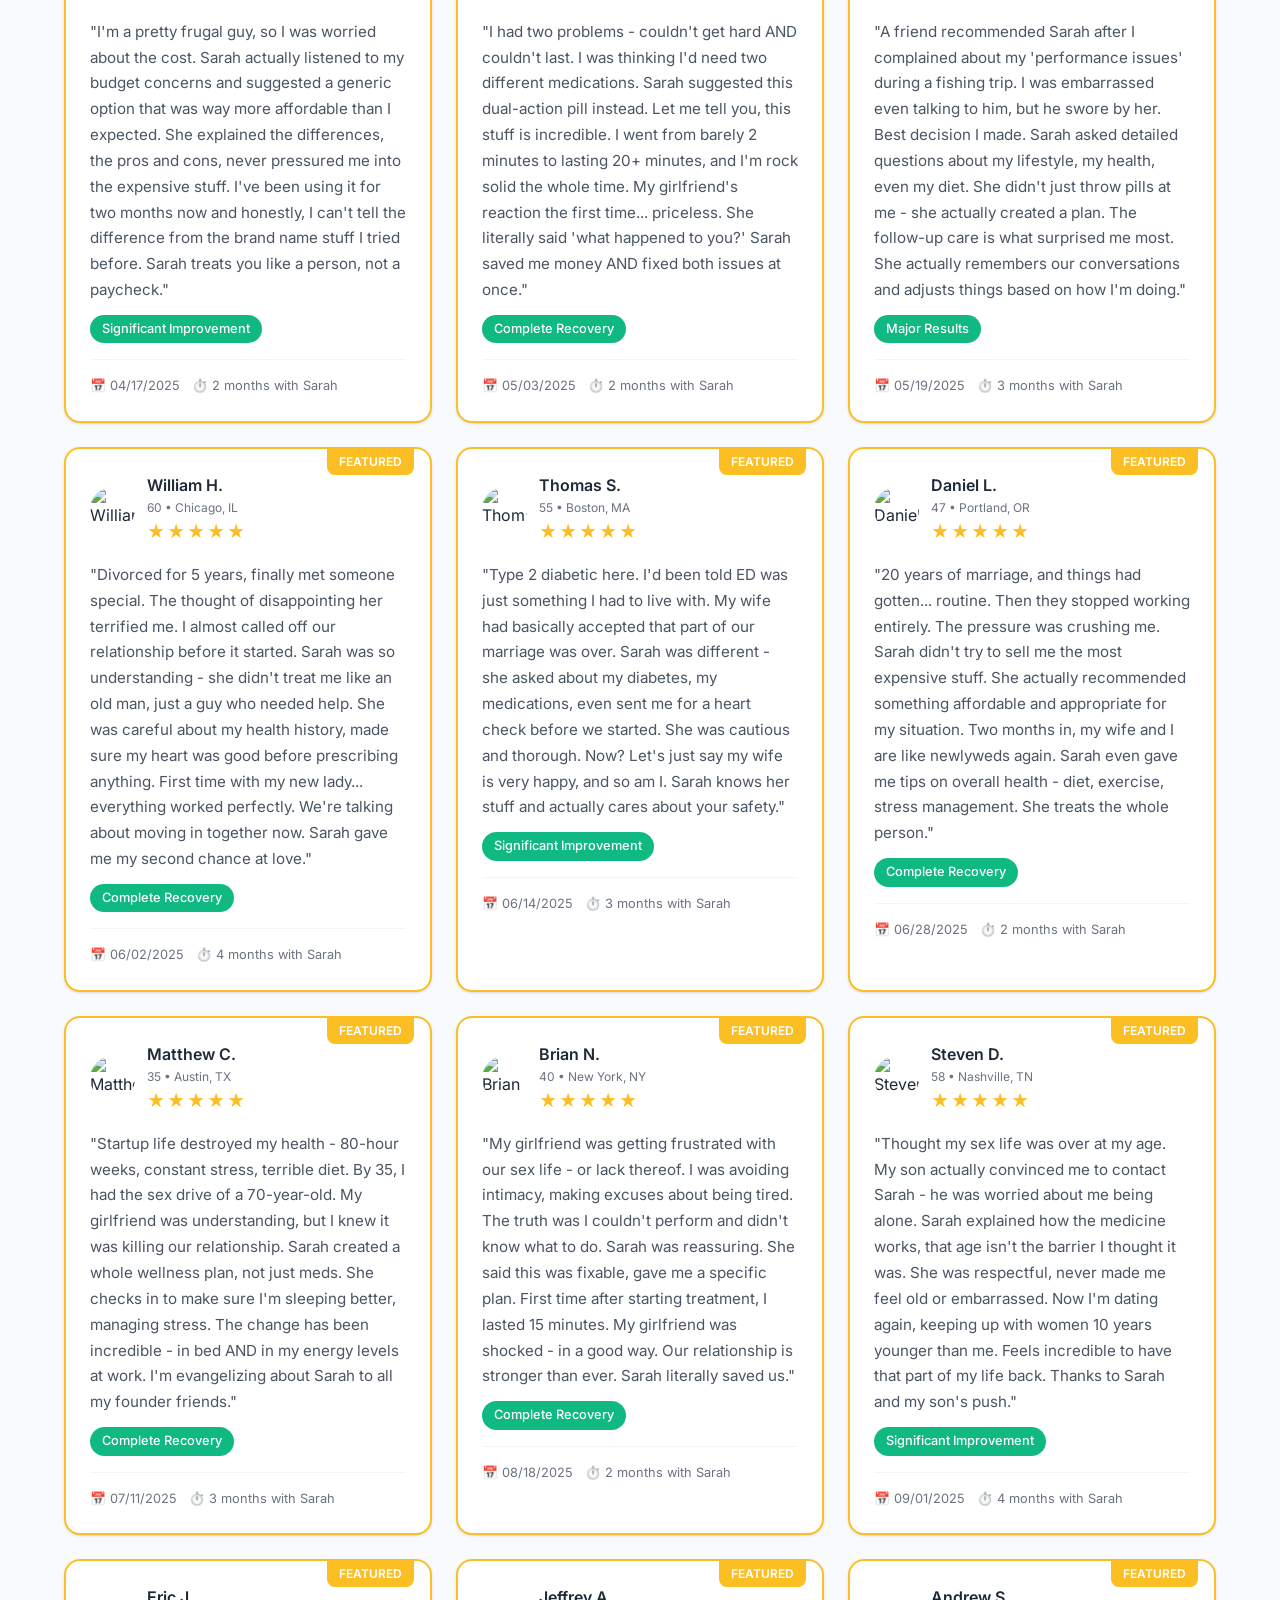
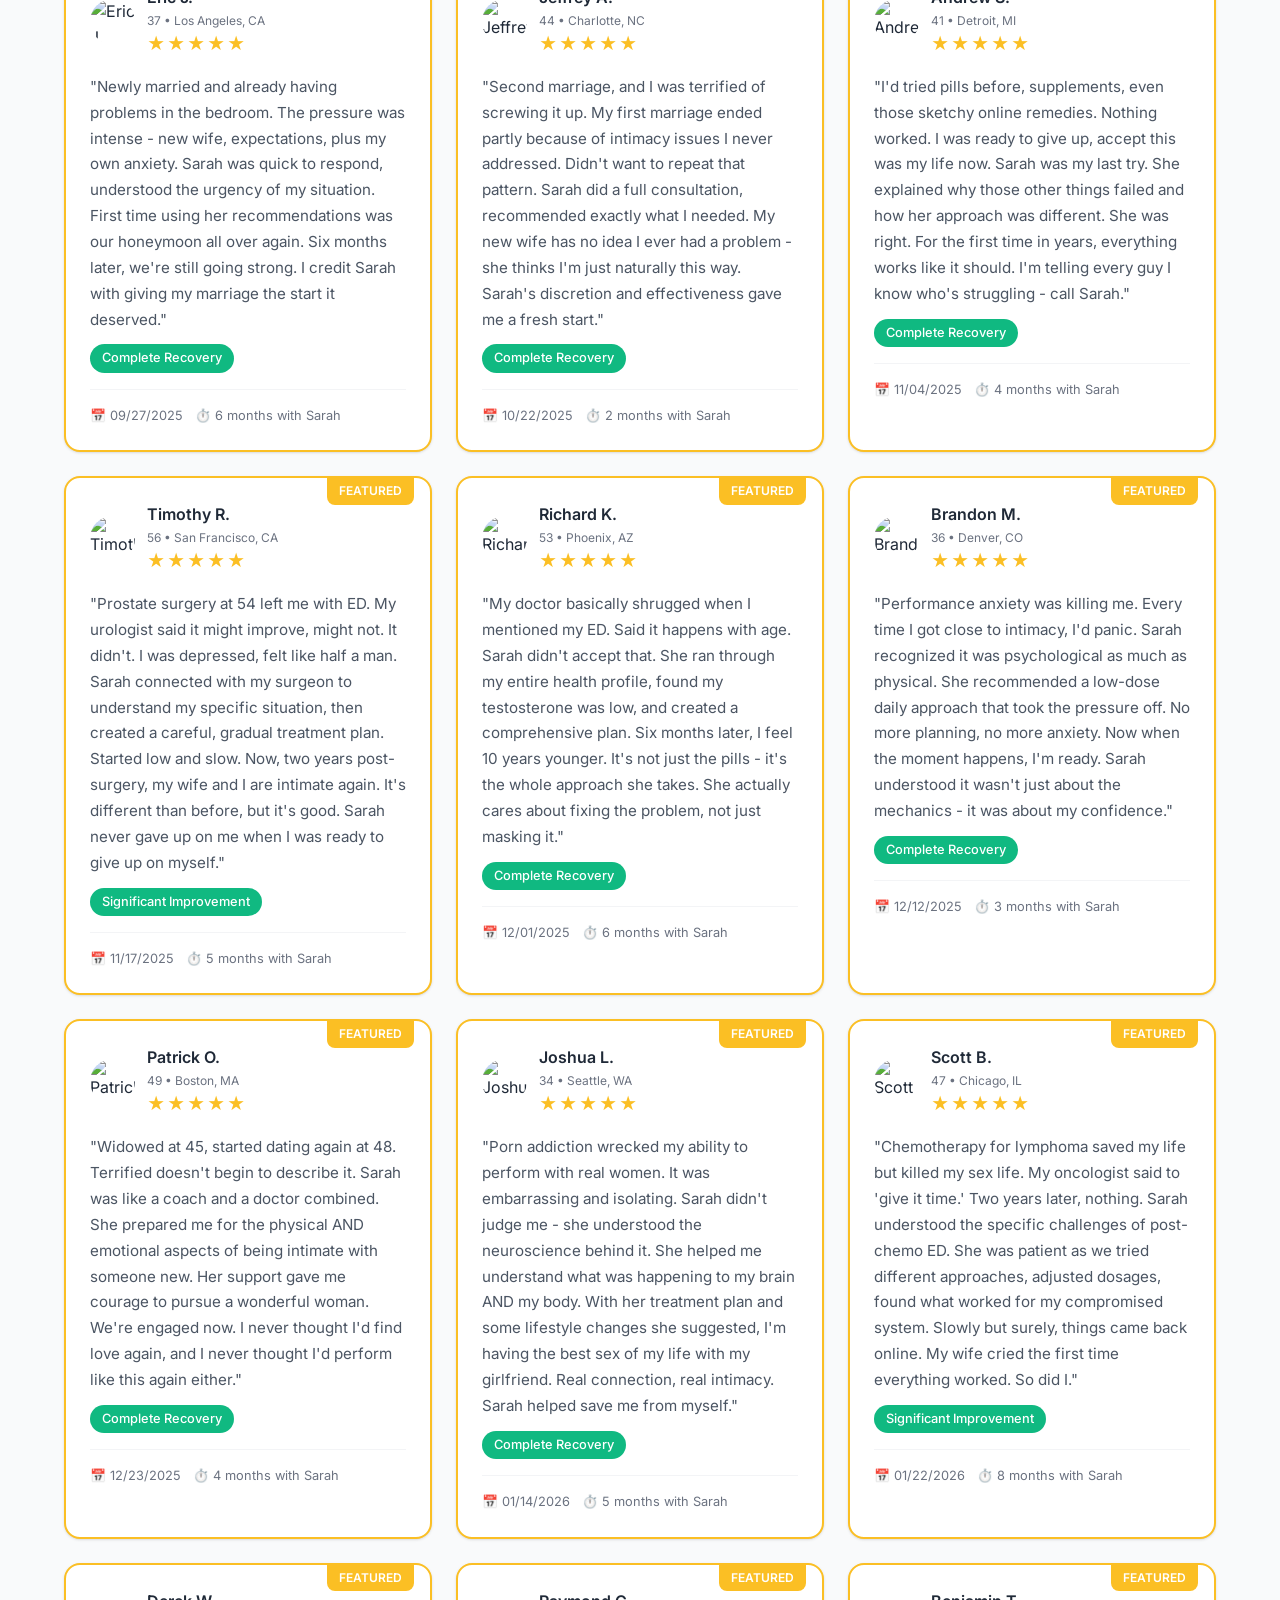
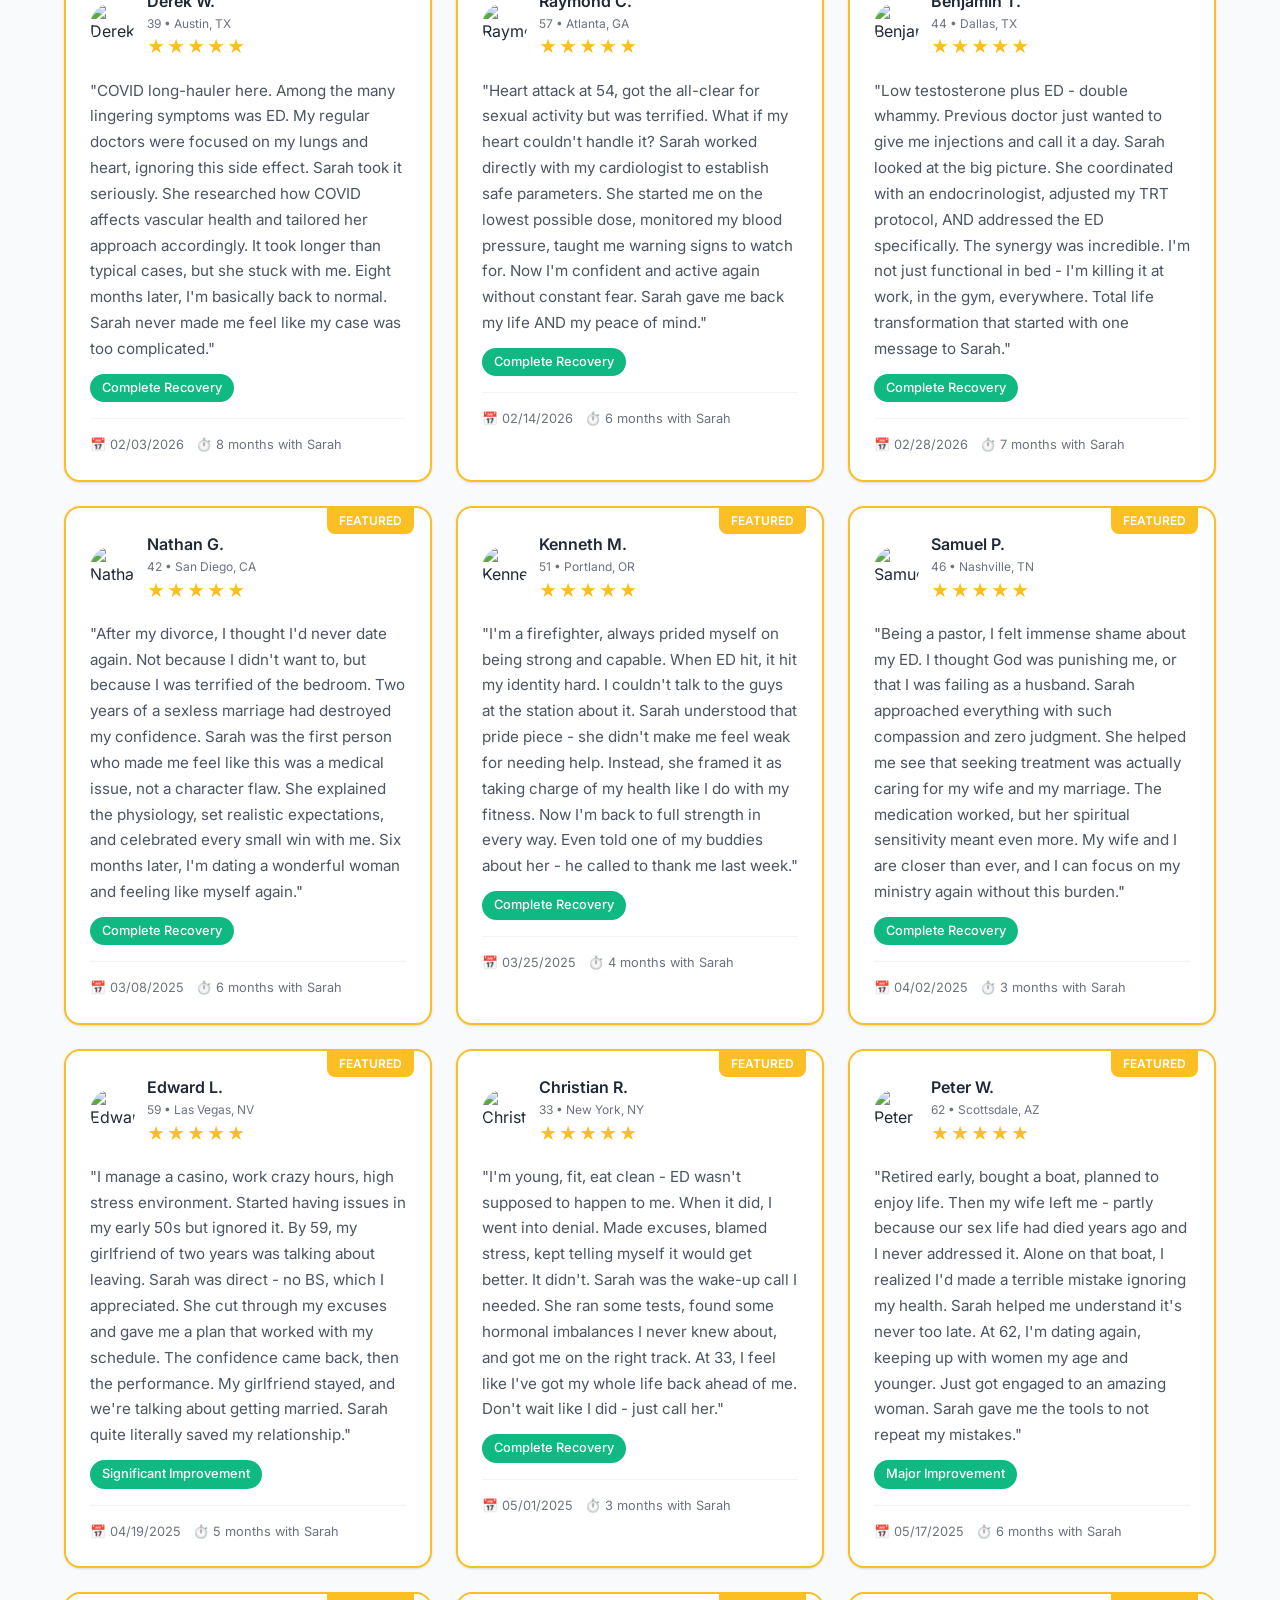
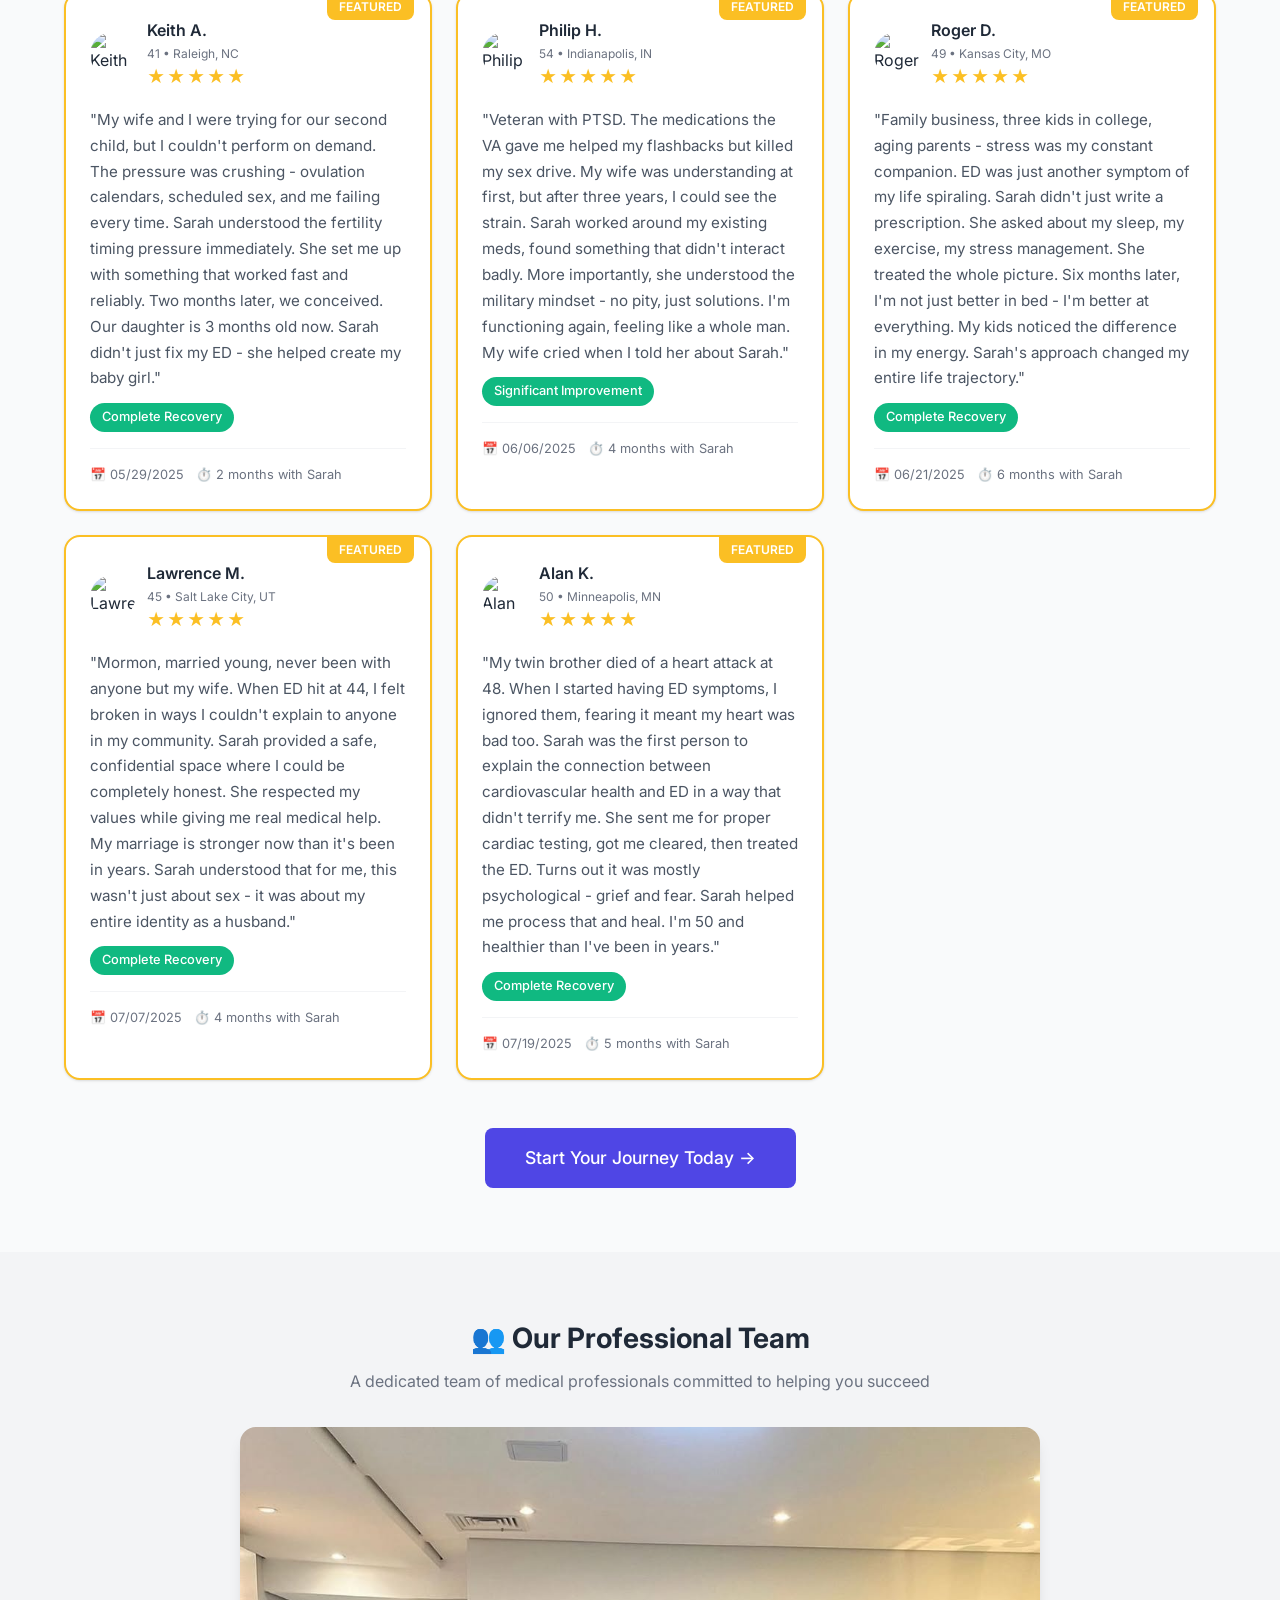
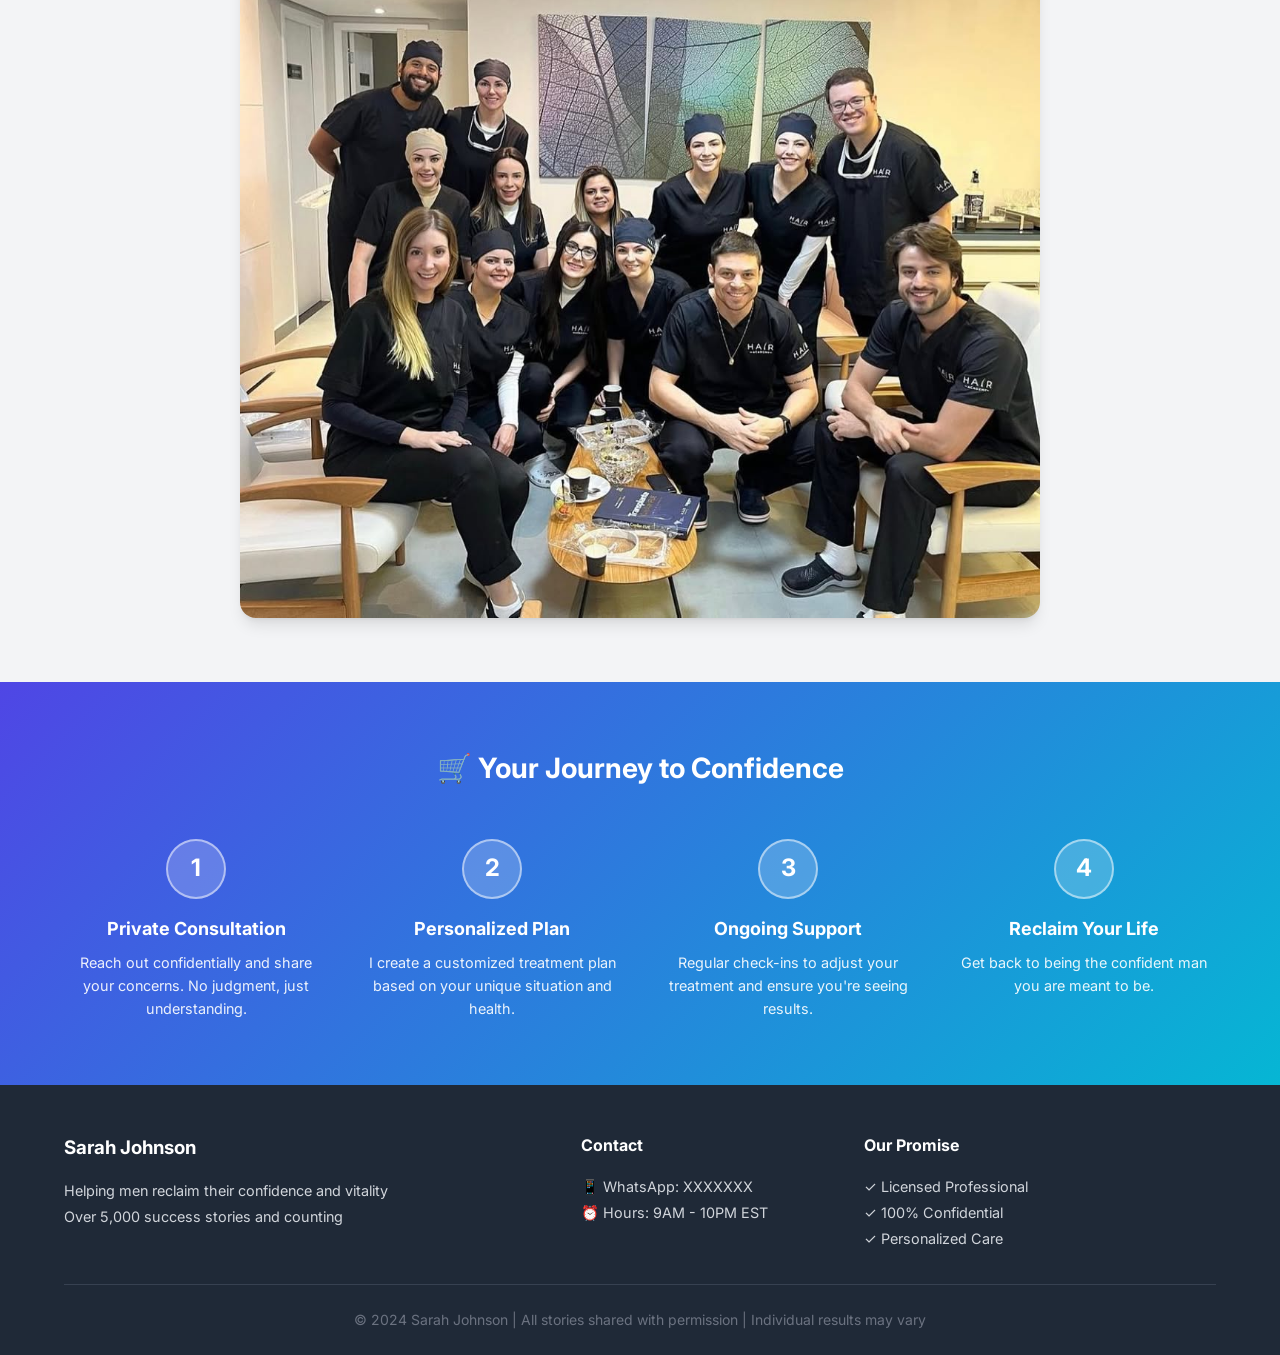
==== commit 9497d1e7: "Update website with pricing section -  and  packages" ====
--- a/index.html
+++ b/index.html
@@ -101,6 +101,57 @@
         </div>
     </section>
 
+    <!-- Pricing Section -->
+    <section class="pricing-section">
+        <div class="container">
+            <div class="section-header">
+                <span class="section-badge">Service Packages</span>
+                <h2>Choose Your Treatment Plan</h2>
+                <p>Select the package that best fits your needs</p>
+            </div>
+            <div class="pricing-cards">
+                <!-- Standard Package -->
+                <div class="pricing-card">
+                    <h3 class="pricing-title">Standard Package</h3>
+                    <div class="pricing-price">
+                        <span class="currency">$</span>
+                        <span class="amount">238</span>
+                    </div>
+                    <ul class="pricing-features">
+                        <li><span class="check">✓</span> ED Treatment</li>
+                        <li><span class="check">✓</span> Hardness Increase 2-4x</li>
+                        <li><span class="check">✓</span> Size Growth 1-2 inches</li>
+                        <li><span class="check">✓</span> Improved Sperm Quality & Quantity</li>
+                        <li><span class="check">✓</span> 24/7 Phone & Email Support</li>
+                        <li><span class="check">✓</span> Lifetime Results Guarantee</li>
+                        <li><span class="check">✓</span> 90-Day Refund (Even Empty Bottle)</li>
+                    </ul>
+                    <a href="https://www.xinjinda1.com/product/bnxp-238/" class="pricing-btn pricing-btn-outline" target="_blank">Get Started - $238</a>
+                </div>
+                <!-- Premium Package -->
+                <div class="pricing-card pricing-card-popular">
+                    <div class="popular-badge">Most Popular</div>
+                    <h3 class="pricing-title">Premium Package</h3>
+                    <div class="pricing-price">
+                        <span class="currency">$</span>
+                        <span class="amount">338</span>
+                    </div>
+                    <div class="pricing-subtitle">2x More Effective Than Standard</div>
+                    <ul class="pricing-features">
+                        <li><span class="check">✓</span> ED Treatment</li>
+                        <li><span class="check">✓</span> Hardness Increase 5-7x</li>
+                        <li><span class="check">✓</span> Size Growth 2-3 inches</li>
+                        <li><span class="check">✓</span> Improved Sperm Quality & Quantity</li>
+                        <li><span class="check">✓</span> 24/7 Phone & Email Support</li>
+                        <li><span class="check">✓</span> Lifetime Results Guarantee</li>
+                        <li><span class="check">✓</span> 90-Day Refund (Even Empty Bottle)</li>
+                    </ul>
+                    <a href="https://www.xinjinda1.com/product/bnxp-338/" class="pricing-btn pricing-btn-primary" target="_blank">Get Premium - $338</a>
+                </div>
+            </div>
+        </div>
+    </section>
+
     <!-- Featured Reviews -->
     <section class="featured-reviews">
         <div class="container">
--- a/styles.css
+++ b/styles.css
@@ -1,4 +1,4 @@
-/* 基础样式重置 */
+/* Base Styles Reset */
 * {
     margin: 0;
     padding: 0;
@@ -48,7 +48,7 @@
     padding: 0 1.5rem;
 }
 
-/* 顶部信任栏 */
+/* Top Trust Bar */
 .trust-bar {
     background: linear-gradient(90deg, var(--primary-color), var(--secondary-color));
     color: white;
@@ -68,7 +68,7 @@
     gap: 0.25rem;
 }
 
-/* 导航栏 */
+/* Navigation Bar */
 .navbar {
     background: white;
     box-shadow: var(--shadow);
@@ -156,7 +156,7 @@
     display: block;
 }
 
-/* 英雄区域 */
+/* Hero Section */
 .hero {
     background: linear-gradient(135deg, var(--primary-color) 0%, var(--secondary-color) 100%);
     color: white;
@@ -210,7 +210,7 @@
     margin-top: 0.5rem;
 }
 
-/* Sarah简介卡片 */
+/* Sarah Intro Card */
 .sarah-intro {
     padding: 4rem 0;
     background: white;
@@ -276,7 +276,7 @@
     font-weight: 500;
 }
 
-/* 统计数据 */
+/* Statistics */
 .stats {
     background: var(--gray-100);
     padding: 3rem 0;
@@ -304,7 +304,7 @@
     font-size: 0.875rem;
 }
 
-/* 精选好评 */
+/* Featured Reviews */
 .featured-reviews {
     padding: 4rem 0;
 }
@@ -350,7 +350,7 @@
 }
 
 .review-card.featured::before {
-    content: '精选';
+    content: 'FEATURED';
     position: absolute;
     top: -1px;
     right: 1rem;
@@ -462,7 +462,7 @@
     font-weight: 500;
 }
 
-/* 团队展示 */
+/* Team Section */
 .team-section {
     background: var(--gray-100);
     padding: 4rem 0;
@@ -494,7 +494,7 @@
     display: block;
 }
 
-/* 服务流程 */
+/* Process Steps */
 .process {
     background: linear-gradient(135deg, var(--primary-color) 0%, var(--secondary-color) 100%);
     color: white;
@@ -541,7 +541,7 @@
     font-size: 0.9rem;
 }
 
-/* 按钮 */
+/* Buttons */
 .btn-primary {
     display: inline-block;
     padding: 0.75rem 1.5rem;
@@ -571,7 +571,7 @@
     text-align: center;
 }
 
-/* 页脚 */
+/* Footer */
 .footer {
     background: var(--gray-800);
     color: var(--gray-300);
@@ -604,7 +604,7 @@
     color: var(--gray-500);
 }
 
-/* 页面头部 */
+/* Page Header */
 .page-header {
     background: linear-gradient(135deg, var(--primary-color) 0%, var(--secondary-color) 100%);
     color: white;
@@ -622,7 +622,7 @@
     opacity: 0.9;
 }
 
-/* 关于页面样式 */
+/* About Page Styles */
 .about-section {
     padding: 3rem 0;
 }
@@ -646,7 +646,7 @@
     color: var(--gray-800);
 }
 
-/* Sarah个人资料 */
+/* Sarah Profile */
 .sarah-profile {
     display: grid;
     grid-template-columns: 280px 1fr;
@@ -691,7 +691,7 @@
     margin-bottom: 1rem;
 }
 
-/* 资质列表 */
+/* Qualifications List */
 .qualification-list {
     display: grid;
     gap: 1.25rem;
@@ -718,7 +718,7 @@
     font-size: 0.9rem;
 }
 
-/* 服务特色 */
+/* Service Features */
 .features-grid {
     display: grid;
     grid-template-columns: repeat(2, 1fr);
@@ -754,7 +754,7 @@
     color: var(--gray-500);
 }
 
-/* 工作场景图片 */
+/* Work Scene Images */
 .work-image, .team-photo {
     border-radius: var(--radius-lg);
     overflow: hidden;
@@ -772,7 +772,7 @@
     margin: 0 auto;
 }
 
-/* 联系方式 */
+/* Contact Info */
 .contact-card {
     background: linear-gradient(135deg, var(--primary-color), var(--secondary-color));
     color: white;
@@ -819,7 +819,7 @@
     font-weight: 600;
 }
 
-/* 响应式设计 */
+/* Responsive Design */
 @media (max-width: 1024px) {
     .reviews-grid {
         grid-template-columns: repeat(2, 1fr);
@@ -898,7 +898,161 @@
     }
 }
 
-/* 空状态 */
+/* Pricing Section */
+.pricing-section {
+    background: linear-gradient(135deg, #f0f4f8 0%, #e8f4f8 100%);
+    padding: 4rem 0;
+}
+
+.pricing-section .section-header {
+    text-align: center;
+    margin-bottom: 3rem;
+}
+
+.section-badge {
+    display: inline-block;
+    background: rgba(79, 70, 229, 0.1);
+    color: var(--primary-color);
+    padding: 0.5rem 1.5rem;
+    border-radius: 2rem;
+    font-size: 0.875rem;
+    font-weight: 500;
+    margin-bottom: 1rem;
+}
+
+.pricing-cards {
+    display: grid;
+    grid-template-columns: repeat(2, 1fr);
+    gap: 2rem;
+    max-width: 900px;
+    margin: 0 auto;
+}
+
+.pricing-card {
+    background: white;
+    border-radius: var(--radius-xl);
+    padding: 2.5rem 2rem;
+    box-shadow: var(--shadow-lg);
+    border: 2px solid transparent;
+    text-align: center;
+    position: relative;
+}
+
+.pricing-card-popular {
+    border: 2px solid var(--primary-color);
+}
+
+.popular-badge {
+    position: absolute;
+    top: -12px;
+    left: 50%;
+    transform: translateX(-50%);
+    background: var(--primary-color);
+    color: white;
+    padding: 0.375rem 1.5rem;
+    border-radius: 2rem;
+    font-size: 0.875rem;
+    font-weight: 600;
+}
+
+.pricing-title {
+    font-size: 1.5rem;
+    color: var(--gray-800);
+    margin-bottom: 1rem;
+}
+
+.pricing-price {
+    margin-bottom: 0.5rem;
+}
+
+.pricing-price .currency {
+    font-size: 1.5rem;
+    color: var(--primary-color);
+    font-weight: 600;
+    vertical-align: top;
+}
+
+.pricing-price .amount {
+    font-size: 4rem;
+    font-weight: 700;
+    color: var(--primary-color);
+    line-height: 1;
+}
+
+.pricing-subtitle {
+    display: inline-block;
+    background: rgba(79, 70, 229, 0.1);
+    color: var(--primary-color);
+    padding: 0.375rem 1rem;
+    border-radius: var(--radius);
+    font-size: 0.875rem;
+    margin-bottom: 1.5rem;
+}
+
+.pricing-features {
+    list-style: none;
+    padding: 0;
+    margin: 0 0 2rem 0;
+    text-align: left;
+}
+
+.pricing-features li {
+    padding: 0.75rem 0;
+    border-bottom: 1px solid var(--gray-100);
+    color: var(--gray-600);
+    display: flex;
+    align-items: center;
+    gap: 0.75rem;
+}
+
+.pricing-features li:last-child {
+    border-bottom: none;
+}
+
+.pricing-features .check {
+    color: var(--success-color);
+    font-weight: 600;
+}
+
+.pricing-btn {
+    display: block;
+    padding: 1rem 2rem;
+    border-radius: var(--radius-lg);
+    text-decoration: none;
+    font-weight: 600;
+    font-size: 1rem;
+    transition: all 0.3s;
+}
+
+.pricing-btn-outline {
+    border: 2px solid var(--primary-color);
+    color: var(--primary-color);
+    background: white;
+}
+
+.pricing-btn-outline:hover {
+    background: var(--primary-color);
+    color: white;
+}
+
+.pricing-btn-primary {
+    background: var(--primary-color);
+    color: white;
+    border: 2px solid var(--primary-color);
+}
+
+.pricing-btn-primary:hover {
+    background: var(--primary-hover);
+    border-color: var(--primary-hover);
+}
+
+@media (max-width: 768px) {
+    .pricing-cards {
+        grid-template-columns: 1fr;
+    }
+}
+
+/* Empty State */
 .empty-state {
     text-align: center;
     padding: 4rem 2rem;
